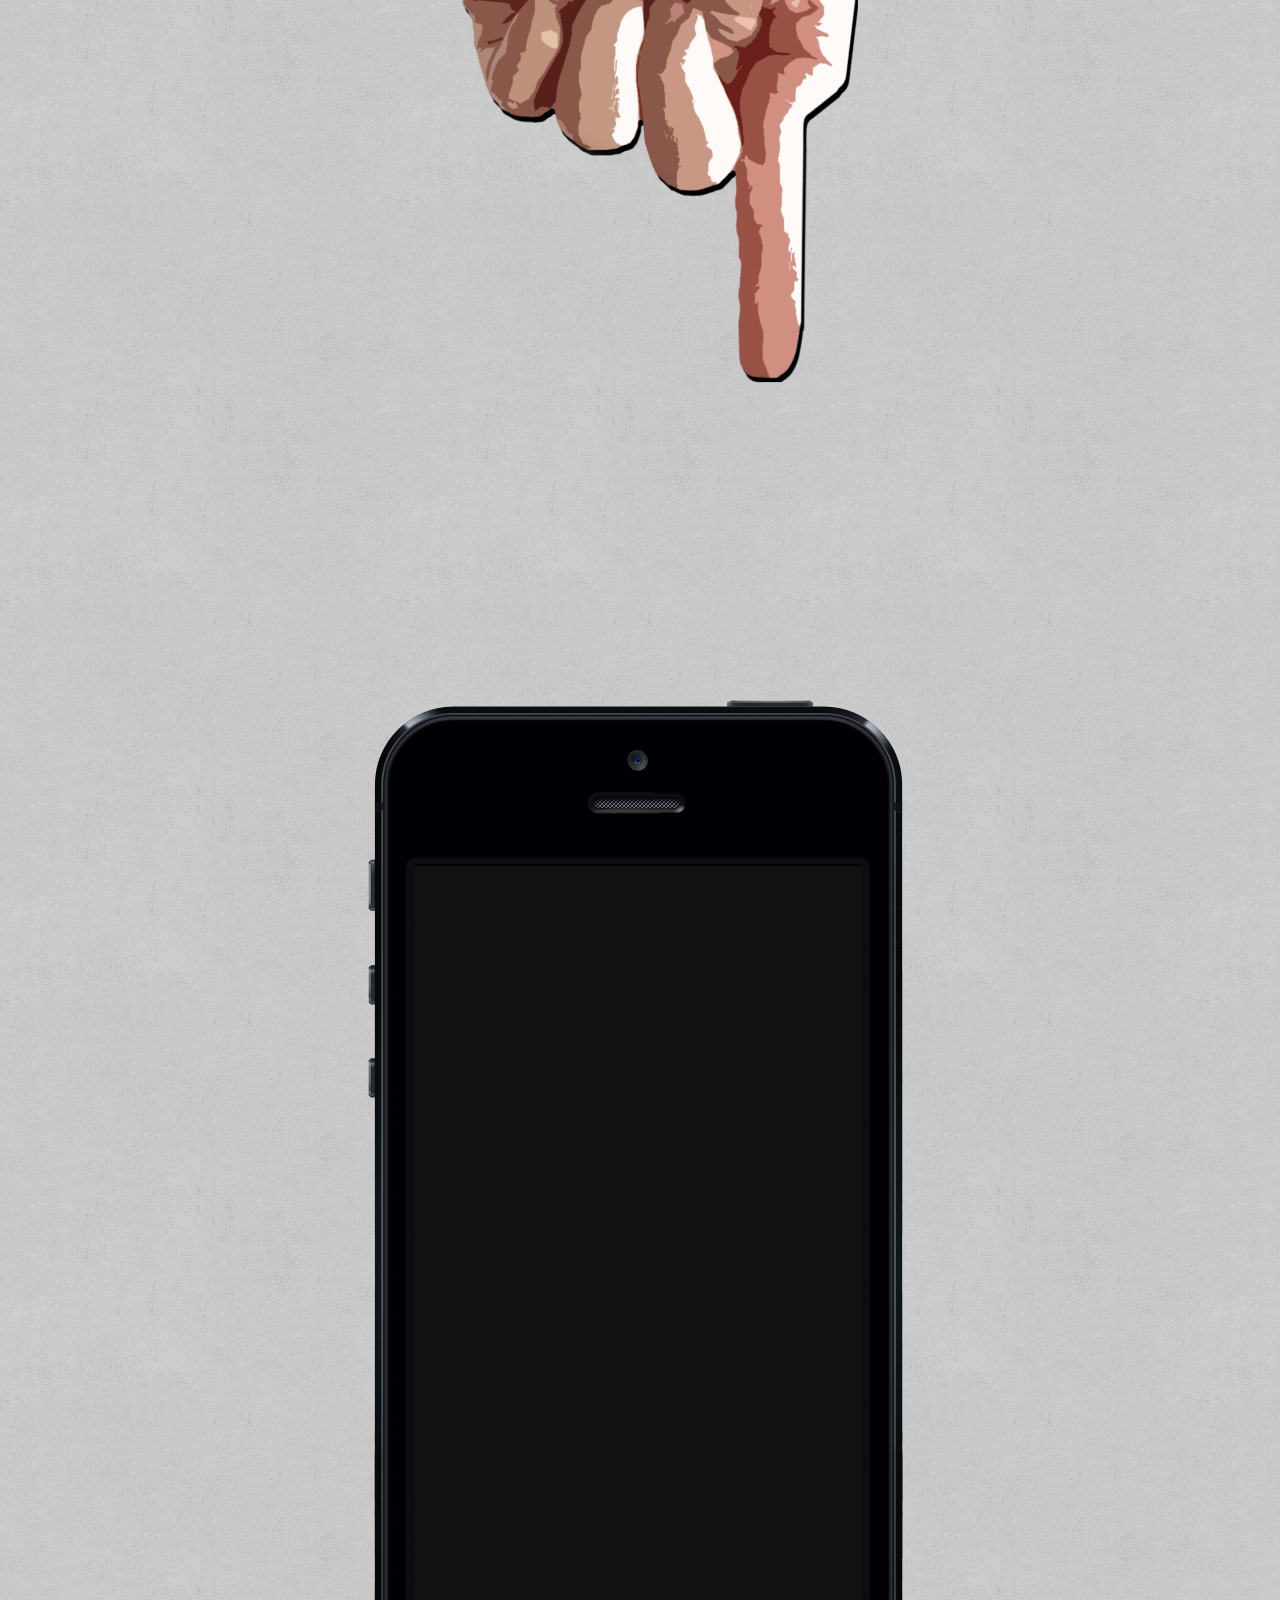
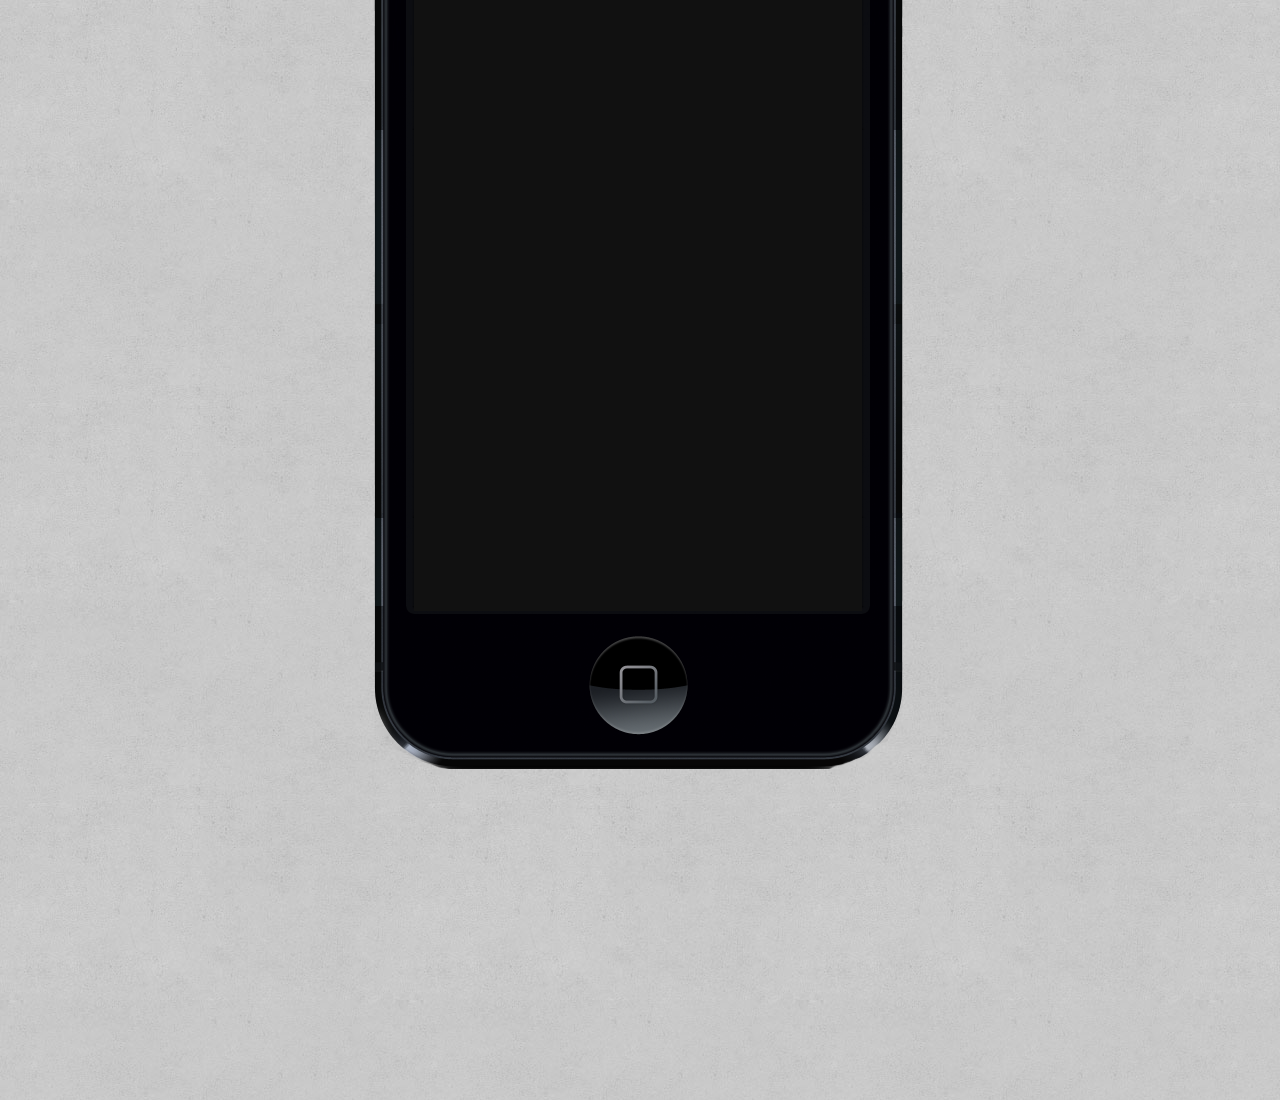
==== projects/braunegger_hackel/index.html @ d953e010 "initial commit" ====
<!doctype html>
<html>
	<head>
		<title></title>
		<meta charset="utf-8" />
		<link rel="stylesheet" type="text/css" href="assets/css/style.css">
	</head>
	<body>
		<div class="wrapper">
			<div class="placeholder">
				<img src="assets/img/hand.png">
			</div>
			<div class="phone">
				<div class="screen-overlay"></div>
				<div class="screen">
					<header>
						<h1>Smartphone Verbreitung &amp; Nutzung</h1>
					</header>
					<section class="blue">
						<h2>Smartphone Verbreitung nach Jahren</h2>
						<div class="barchart"></div>
					</section>
					<section class="green">
						<h2>Smartphone Verbreitung nach Betriebssystem</h2>
						<div class="piechart"></div>
					</section>
					<section class="red">
					<h2>Smartphone Verbreitung nach Kontinenten</h2>
				</section>
				</div>
			</div>
		</div>

		<script src="http://ajax.googleapis.com/ajax/libs/jquery/1.10.2/jquery.min.js"></script>
		<script src="assets/js/lib/raphael-min.js"></script>
		<script src="assets/js/lib/g.raphael-min.js"></script>
		<script src="assets/js/lib/g.pie-min.js"></script>
		<script src="assets/js/lib/g.bar-min.js"></script>
		<script src="assets/js/scripts.js"></script>
	</body>
</html>
---- projects/braunegger_hackel/assets/css/style.css ----
@import url('http://fonts.googleapis.com/css?family=Open+Sans:400,700');
*{box-sizing:border-box;}
body{margin:0;padding:0;background:url('../img/mooning.jpg') repeat;font:normal normal 400 15px/150% 'Open Sans',Arial,sans-serif;}
.wrapper{width:700px;margin:0 auto;}
.placeholder{width:400px;position:fixed;top:-250px;}.placeholder img{position:relative;left:42%;width:100%;}
.phone{width:700px;height:2000px;background:url('../img/smartphone.png') no-repeat;border-radius:10px;margin:700px auto 0;}
.screen{display:none;width:448px;height:1340px;margin:40px auto 0;background:#fff;position:relative;top:166px;left:-2px;z-index:1;}
.screen-overlay{background:#111;width:448px;height:1345px;margin:40px auto 0;position:relative;top:166px;left:-2px;z-index:2;}
header,section{margin:0;box-shadow:0px 0px 5px 1px #000;}
header{height:140px;padding:20px 10px 25px;background:#999;}header h1{margin:0;padding:0;font-size:39px;line-height:120%;font-weight:400;text-align:center;color:#e3e3e3;text-shadow:0px 2px 2px #000;}
section{min-height:400px;padding:15px 20px;}section h2{margin:0;padding:0;color:#000;font-size:16px;}section h2:before{content:'»';margin-right:5px;}
section.blue{background:#80d2fd;}
section.green{background:#7dbc6e;}
section.red{background:#e40f08;}
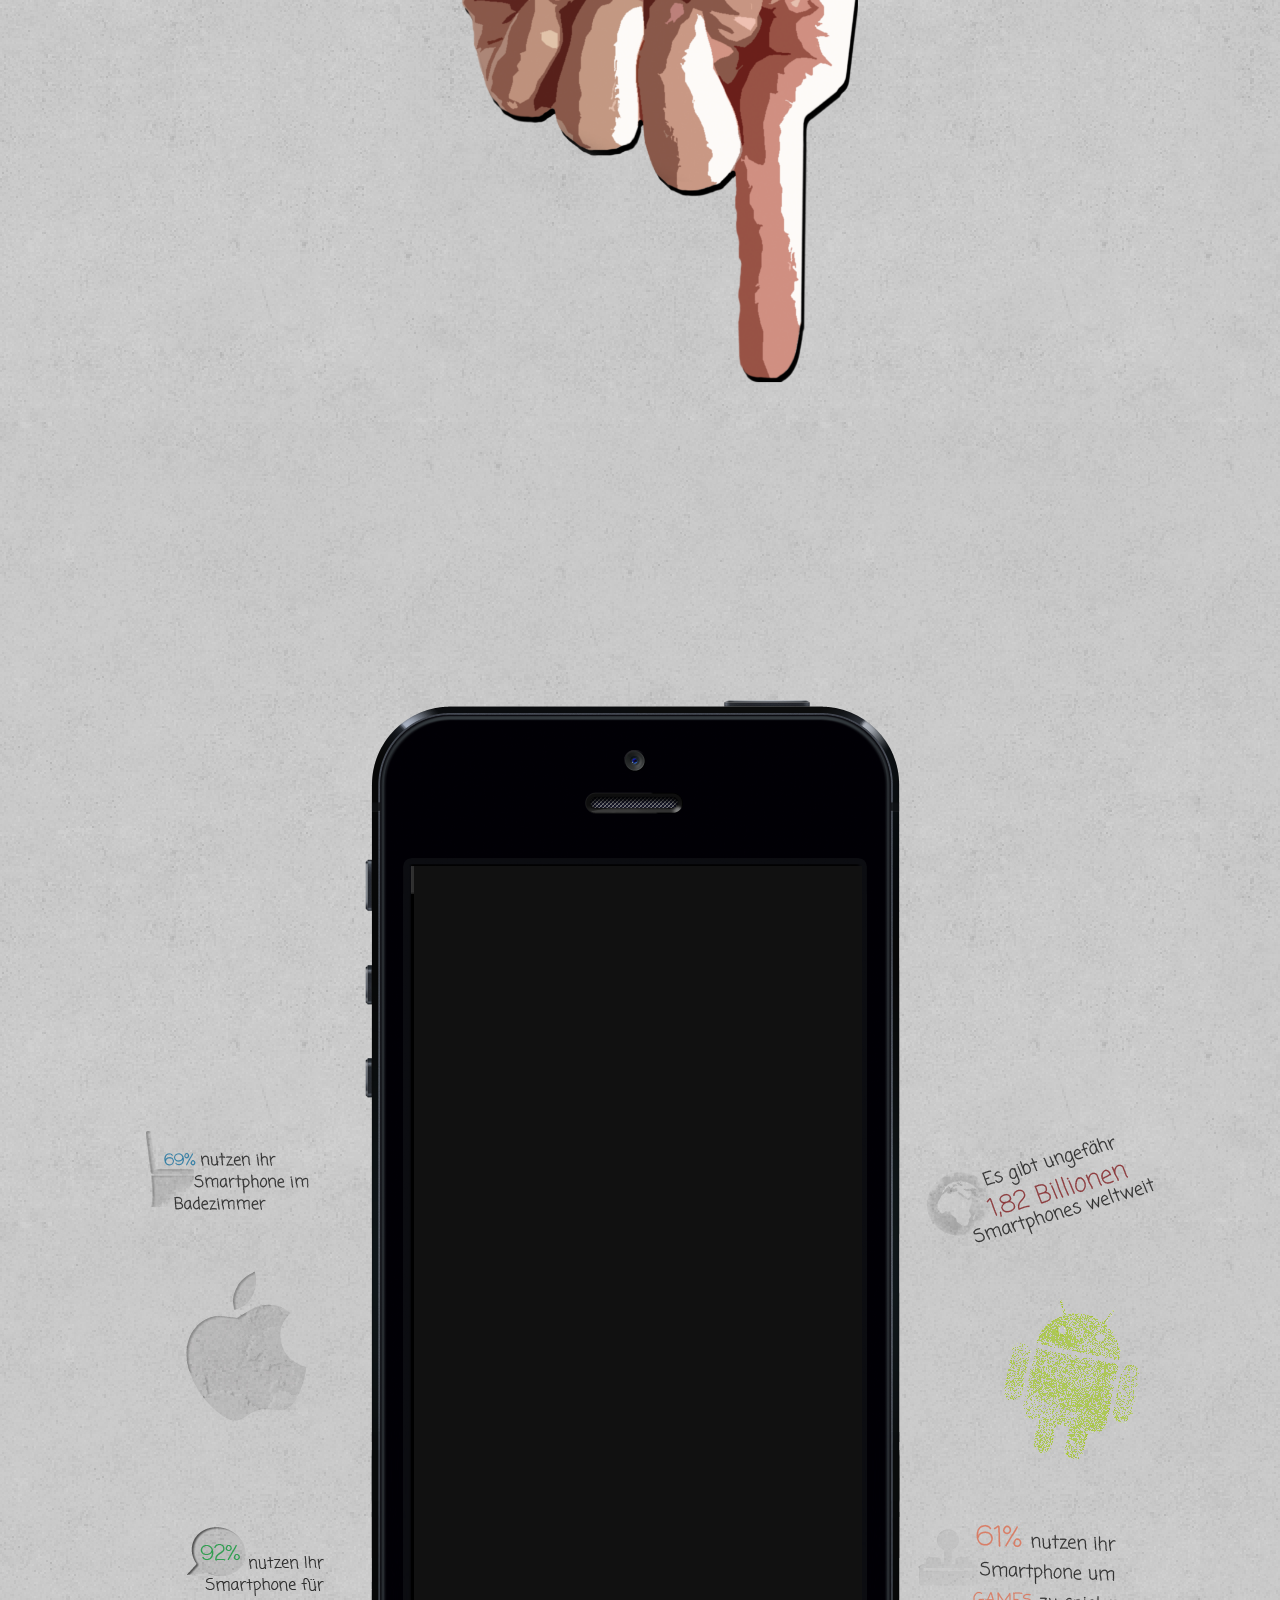
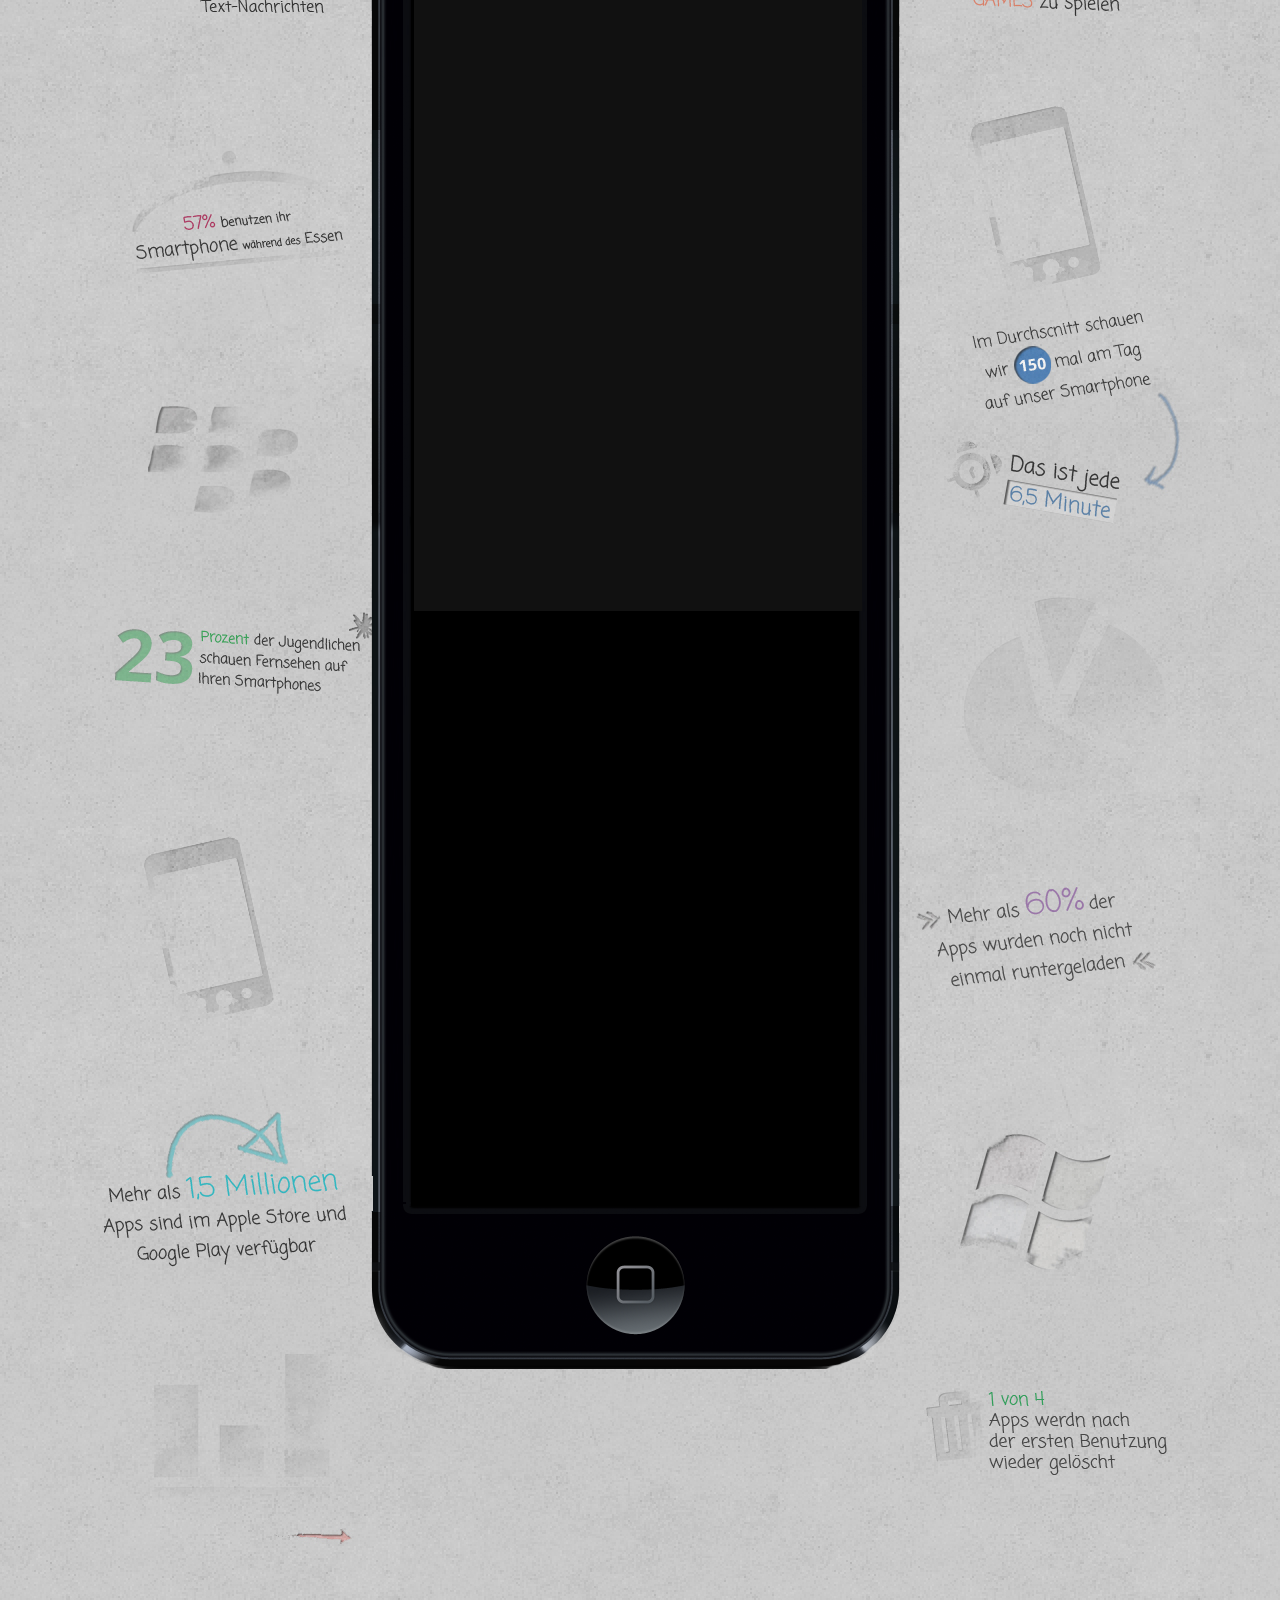
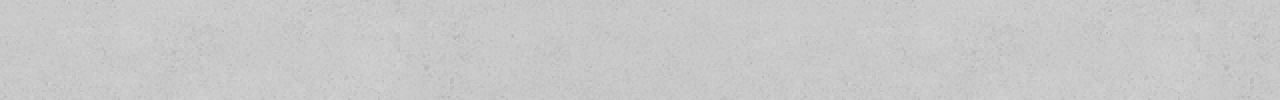
==== commit 4edf5100: "barChart finished" ====
--- a/projects/braunegger_hackel/index.html
+++ b/projects/braunegger_hackel/index.html
@@ -14,28 +14,52 @@
 				<div class="screen-overlay"></div>
 				<div class="screen">
 					<header>
-						<h1>Smartphone Verbreitung &amp; Nutzung</h1>
+						<h1>Smartphone Verbreitung</h1>
 					</header>
-					<section class="blue">
-						<h2>Smartphone Verbreitung nach Jahren</h2>
-						<div class="barchart"></div>
+					<section class="cyan">
+						<h2>Smartphoneverkäufe / Jahr</h2>
+						<div class="tooltip">
+							<span>Test</span>
+						</div>
+						<div id="barChartContainer"></div>
+						<div class="barChartText">
+							<ul class="vertical">
+								<li>800</li>
+								<li>700</li>
+								<li>600</li>
+								<li>500</li>
+								<li>400</li>
+								<li>300</li>
+								<li>200</li>
+								<li>100</li>
+								<li>0</li>
+							</ul>
+							<ul class="group horizontal">
+								<li>2007</li>
+								<li>2008</li>
+								<li>2009</li>
+								<li>2010</li>
+								<li>2011</li>
+								<li>2012</li>
+							</ul>
+						<p class="subtext">in Millionen verkaufter Einheiten</p>
+						</div>
 					</section>
-					<section class="green">
-						<h2>Smartphone Verbreitung nach Betriebssystem</h2>
-						<div class="piechart"></div>
+					<section class="orange">
+						<h2>Aktueller Marktanteil</h2>
+						<div id="pieChartContainer"></div>
 					</section>
-					<section class="red">
-					<h2>Smartphone Verbreitung nach Kontinenten</h2>
+					<section class="turquoise">
+					<h2>Apps</h2>
+					<div id="lineChartContainer"></div>
 				</section>
 				</div>
 			</div>
 		</div>
 
-		<script src="http://ajax.googleapis.com/ajax/libs/jquery/1.10.2/jquery.min.js"></script>
-		<script src="assets/js/lib/raphael-min.js"></script>
-		<script src="assets/js/lib/g.raphael-min.js"></script>
-		<script src="assets/js/lib/g.pie-min.js"></script>
-		<script src="assets/js/lib/g.bar-min.js"></script>
+		<script src="assets/js/lib/jquery-1.10.2.min.js"></script>
+		<script src="assets/js/lib/svg.min.js"></script>
+		<script src="assets/js/lib/svg.filter.js"></script>
 		<script src="assets/js/scripts.js"></script>
 	</body>
 </html>--- a/projects/braunegger_hackel/assets/css/style.css
+++ b/projects/braunegger_hackel/assets/css/style.css
@@ -1,14 +1,31 @@
 @import url('http://fonts.googleapis.com/css?family=Open+Sans:400,700');
 *{box-sizing:border-box;}
-body{margin:0;padding:0;background:url('../img/mooning.jpg') repeat;font:normal normal 400 15px/150% 'Open Sans',Arial,sans-serif;}
+body{margin:0;padding:0;background:url('../img/bg.jpg') no-repeat,url('../img/mooning.jpg') repeat;font:normal normal 400 15px/150% 'Open Sans',Arial,sans-serif;}
+.group:after{visibility:hidden;display:block;content:"";clear:both;height:0;}
 .wrapper{width:700px;margin:0 auto;}
 .placeholder{width:400px;position:fixed;top:-250px;}.placeholder img{position:relative;left:42%;width:100%;}
-.phone{width:700px;height:2000px;background:url('../img/smartphone.png') no-repeat;border-radius:10px;margin:700px auto 0;}
+.phone{width:700px;height:2600px;background:url('../img/smartphone.png') no-repeat;border-radius:10px;margin:700px auto 0;}
 .screen{display:none;width:448px;height:1340px;margin:40px auto 0;background:#fff;position:relative;top:166px;left:-2px;z-index:1;}
 .screen-overlay{background:#111;width:448px;height:1345px;margin:40px auto 0;position:relative;top:166px;left:-2px;z-index:2;}
 header,section{margin:0;box-shadow:0px 0px 5px 1px #000;}
-header{height:140px;padding:20px 10px 25px;background:#999;}header h1{margin:0;padding:0;font-size:39px;line-height:120%;font-weight:400;text-align:center;color:#e3e3e3;text-shadow:0px 2px 2px #000;}
-section{min-height:400px;padding:15px 20px;}section h2{margin:0;padding:0;color:#000;font-size:16px;}section h2:before{content:'»';margin-right:5px;}
-section.blue{background:#80d2fd;}
-section.green{background:#7dbc6e;}
-section.red{background:#e40f08;}
+header{height:140px;padding:12.5% 10px 25px;background:url(../img/pattern_yellow.png) repeat;}header h1{margin:0;padding:0;font-size:30px;line-height:120%;font-weight:700;text-align:center;color:#fff;text-transform:uppercase;text-shadow:0px 2px 2px #000;}
+section{min-height:600px;padding:15px 0;}section h2{font-size:25px;line-height:120%;font-weight:700;text-align:center;color:#fff;text-transform:uppercase;text-shadow:0px 1px 3px #000;}section h2:before{content:'»';margin-right:5px;}
+section h2:after{content:'«';margin-left:5px;}
+section .subtext{color:#fff;font-size:10px;margin-left:50px;}
+section.cyan{background:url('../img/pattern_cyan.png') repeat;}
+section.orange{background:url('../img/pattern_orange.png') repeat;}
+section.turquoise{background:url('../img/pattern_turquoise.png') repeat;}
+section .csstooltips{position:relative;display:inline;}section .csstooltips span{position:absolute;width:140px;color:#FFFFFF;background:#000000;height:30px;line-height:30px;text-align:center;visibility:hidden;border-radius:6px;}
+section .csstooltips span:after{content:'';position:absolute;top:100%;left:50%;margin-left:-8px;width:0;height:0;border-top:8px solid #000000;border-right:8px solid transparent;border-left:8px solid transparent;}
+section .csstooltips:hover span{visibility:visible;opacity:0.85;bottom:30px;left:50%;margin-left:-76px;z-index:999;}
+section .tooltip{position:relative;display:inline;top:420px;left:170px;}section .tooltip span{position:absolute;width:60px;color:#FFF;background:#000;height:30px;line-height:30px;text-align:center;opacity:0;bottom:30px;left:50%;margin-left:-76px;z-index:999;border-radius:5px;}
+section .tooltip span:after{content:'';position:absolute;top:100%;left:50%;margin-left:-8px;width:0;height:0;border-top:8px solid #000000;border-right:8px solid transparent;border-left:8px solid transparent;}
+section #barChartContainer{width:400px;height:500px;margin:0 auto;}section #barChartContainer #bar-2007{display:none;-webkit-transform-origin:100px 468px;}
+section #barChartContainer #bar-2008{display:none;-webkit-transform-origin:150px 468px;}
+section #barChartContainer #bar-2009{display:none;-webkit-transform-origin:206px 468px;}
+section #barChartContainer #bar-2010{display:none;-webkit-transform-origin:262px 468px;}
+section #barChartContainer #bar-2011{display:none;-webkit-transform-origin:322px 468px;}
+section #barChartContainer #bar-2012{display:none;-webkit-transform-origin:373px 468px;}
+section .barChartText{margin-top:-530px;}section .barChartText .vertical{width:80px;}section .barChartText .vertical li{font-weight:700;font:15px;color:#fff;list-style:none;line-height:3.7;text-align:right;}
+section .barChartText .horizontal{margin:-30px 0 0 40px;}section .barChartText .horizontal li{font-weight:700;font:15px;color:#fff;list-style:none;float:left;margin-left:20px;}
+@-webkit-keyframes grow-y{0%{-webkit-transform:scaleY(0);} 100%{-webkit-transform:scaleY(1);}}.cyan.waypoint .bar{-webkit-animation:grow-y 1s;display:block !important;}
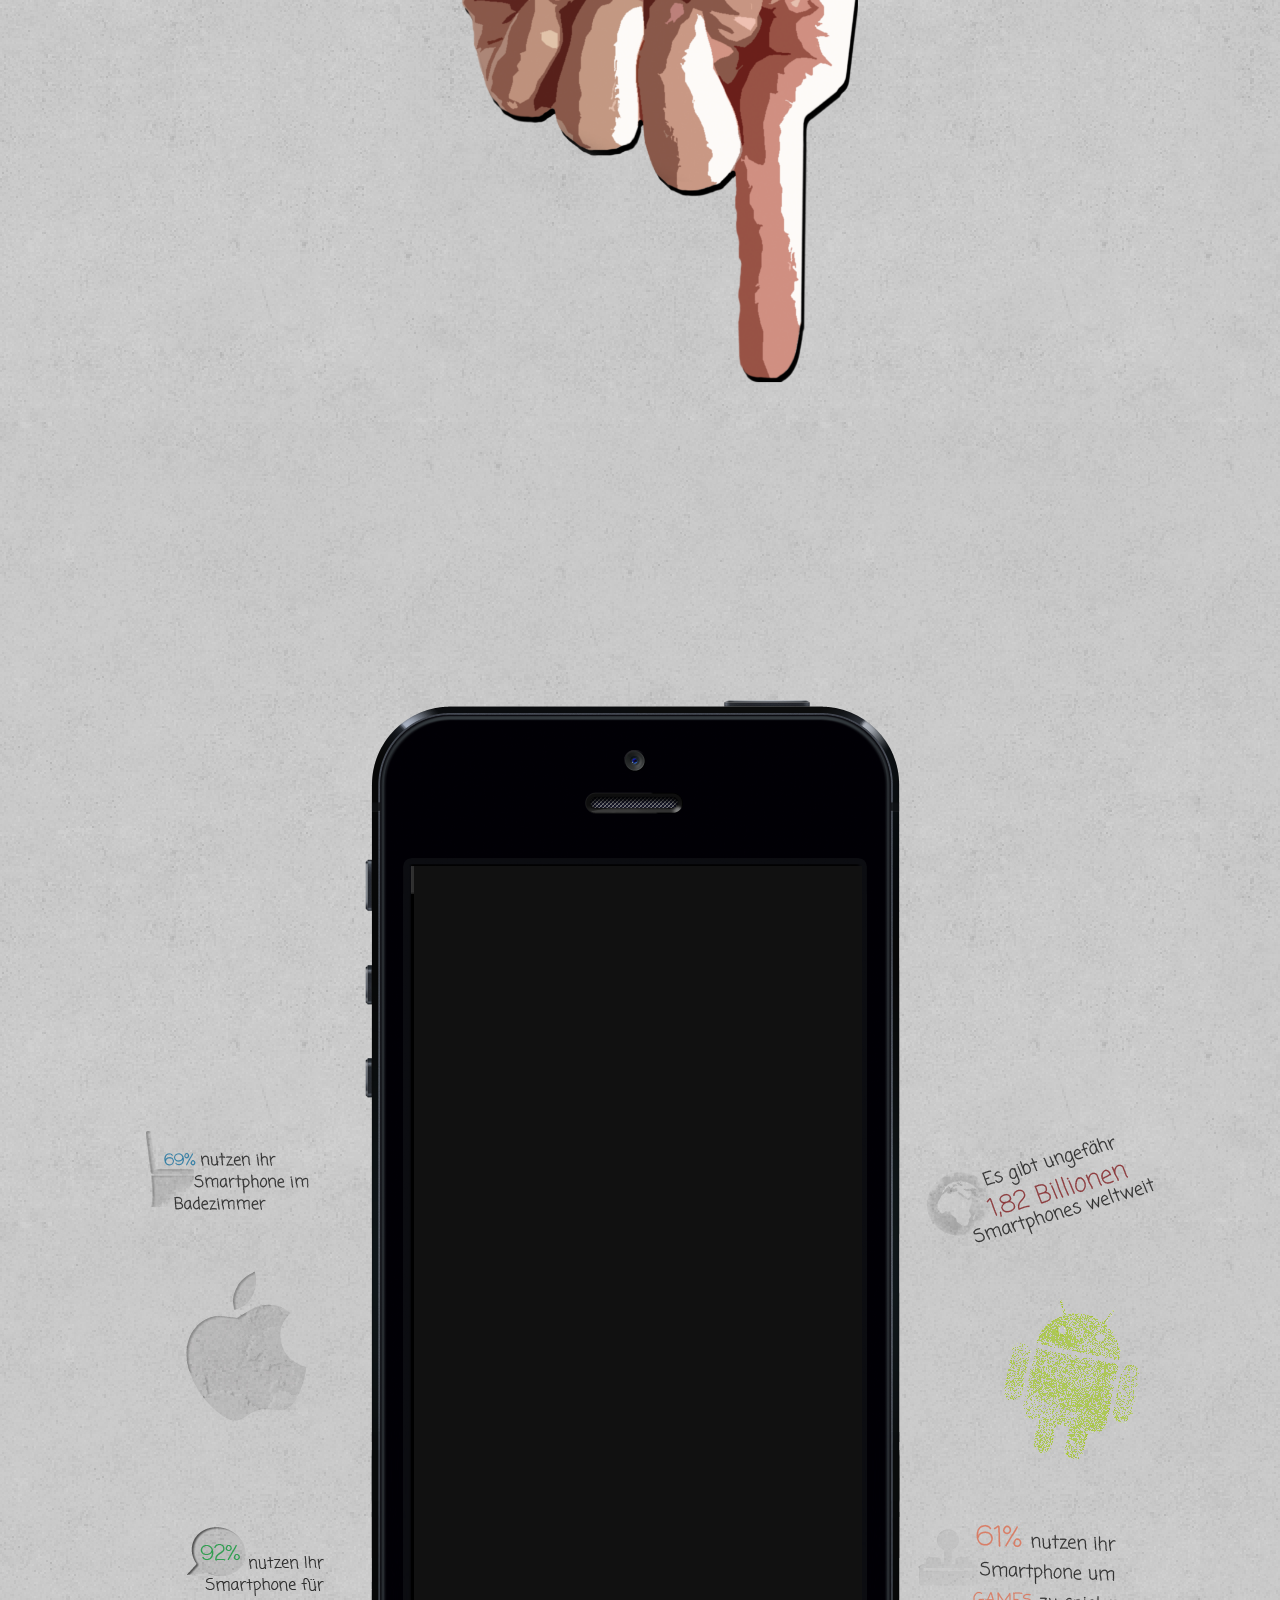
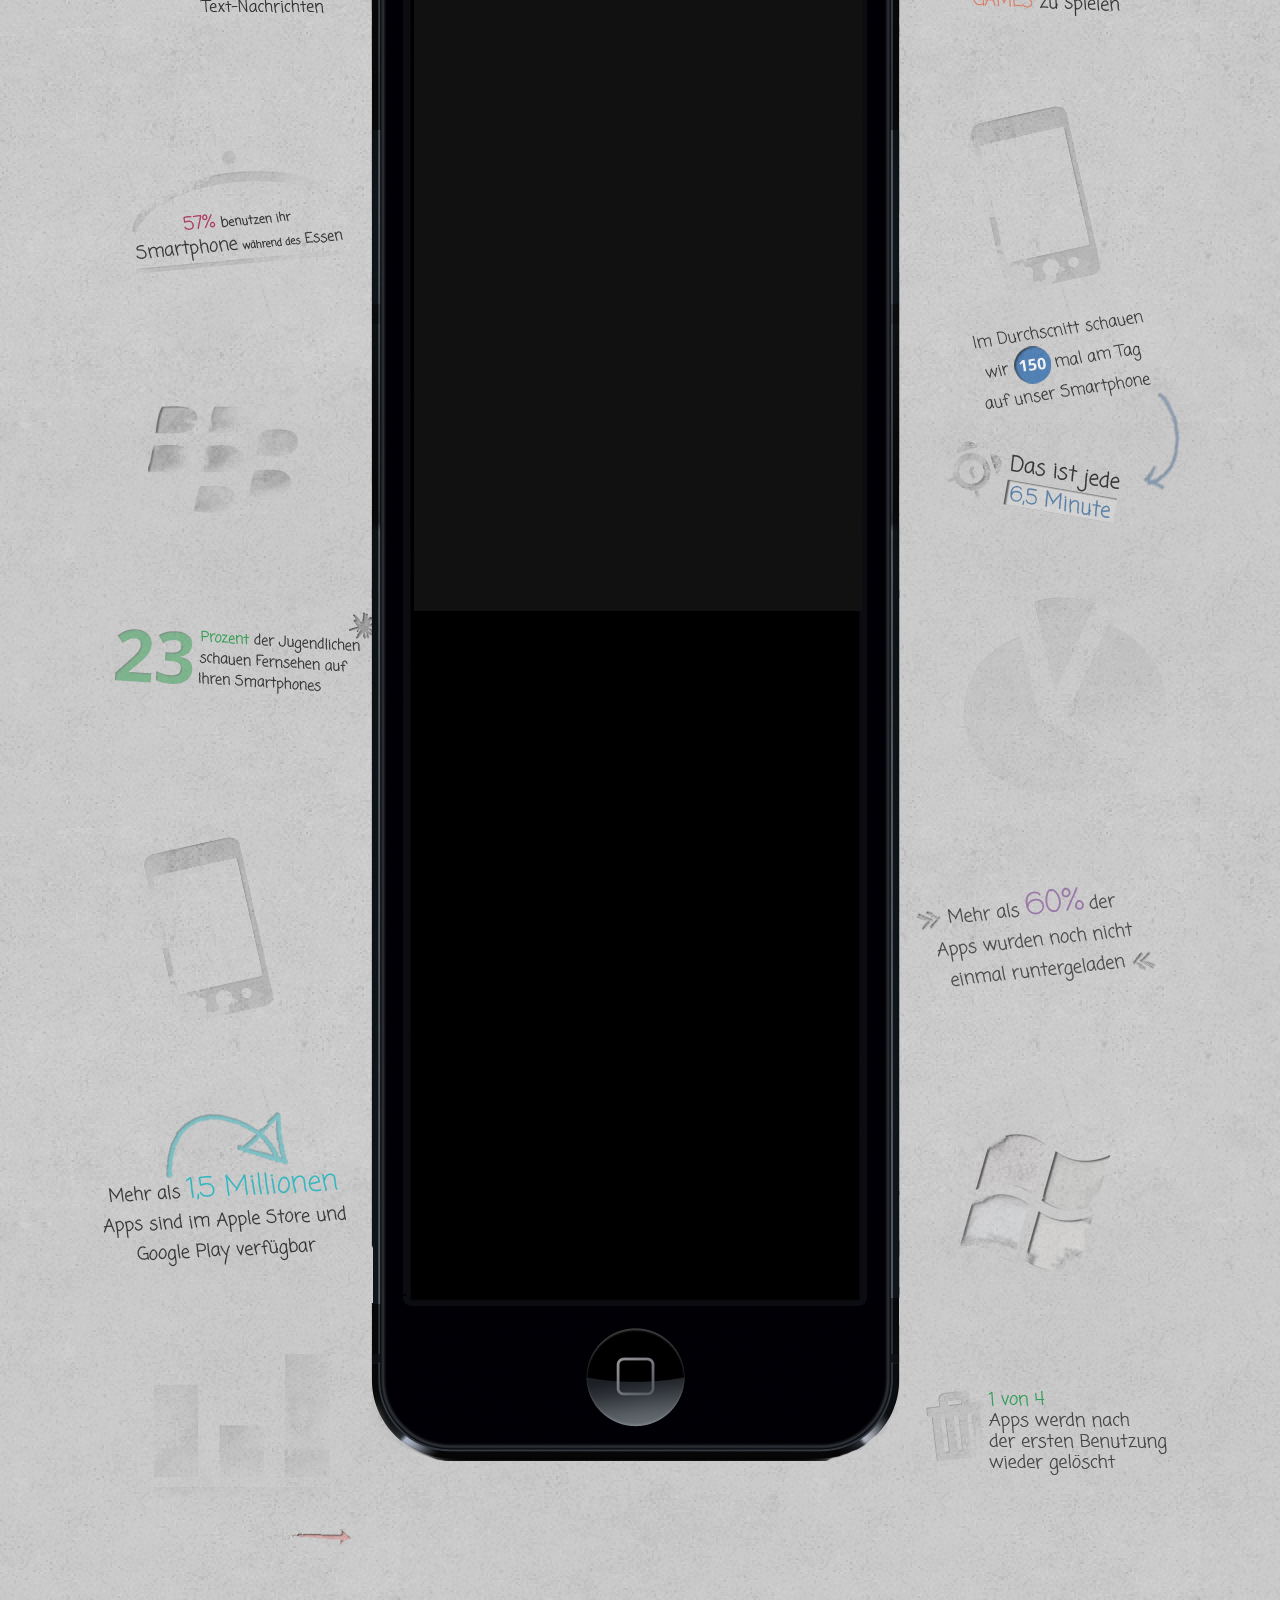
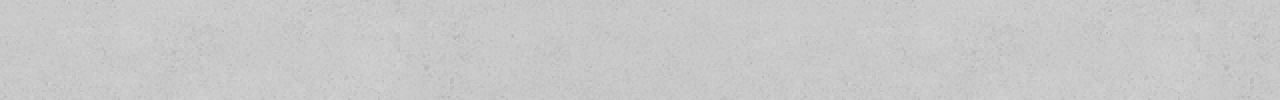
==== commit 6ad871ce: "finished line chart" ====
--- a/projects/braunegger_hackel/index.html
+++ b/projects/braunegger_hackel/index.html
@@ -47,11 +47,54 @@
 					</section>
 					<section class="orange">
 						<h2>Aktueller Marktanteil</h2>
+						<div class="tooltip">
+							<span>Test</span>
+						</div>
 						<div id="pieChartContainer"></div>
+						<div class="pieChartText">
+							
+							<ul class="group legend">
+								<li class="android">Android</li>
+								<li class="ios">iOS</li>
+								<li class="rim">Blackberry</li>
+								<li class="win">Windows Phone</li>
+							</ul>
+						</div>
 					</section>
 					<section class="turquoise">
-					<h2>Apps</h2>
+					<h2>App Verfügbarkeit</h2>
+					<div class="tooltip">
+						<span>Test</span>
+					</div>
 					<div id="lineChartContainer"></div>
+						<div class="lineChartText">
+							<ul class="vertical">
+								<li>1000</li>
+								<li>900</li>
+								<li>800</li>
+								<li>700</li>
+								<li>600</li>
+								<li>500</li>
+								<li>400</li>
+								<li>300</li>
+								<li>200</li>
+								<li>100</li>
+								<li>0</li>
+							</ul>
+							<ul class="group horizontal">
+								<li>2010</li>
+								<li>2011</li>
+								<li>2012</li>
+								<li>2013</li>
+							</ul>
+							<p class="subtext">in Millionen</p>
+							<ul class="group legend">
+								<li class="android">Android</li>
+								<li class="ios">iOS</li>
+								<li class="rim">Blackberry</li>
+								<li class="win">Windows Phone</li>
+							</ul>
+						</div>
 				</section>
 				</div>
 			</div>
--- a/projects/braunegger_hackel/assets/css/style.css
+++ b/projects/braunegger_hackel/assets/css/style.css
@@ -1,6 +1,6 @@
 @import url('http://fonts.googleapis.com/css?family=Open+Sans:400,700');
 *{box-sizing:border-box;}
-body{margin:0;padding:0;background:url('../img/bg.jpg') no-repeat,url('../img/mooning.jpg') repeat;font:normal normal 400 15px/150% 'Open Sans',Arial,sans-serif;}
+body{margin:0;padding:0;background:url('../img/bg.jpg') 60% 0px no-repeat,url('../img/mooning.jpg') repeat;font:normal normal 400 15px/150% 'Open Sans',Arial,sans-serif;}
 .group:after{visibility:hidden;display:block;content:"";clear:both;height:0;}
 .wrapper{width:700px;margin:0 auto;}
 .placeholder{width:400px;position:fixed;top:-250px;}.placeholder img{position:relative;left:42%;width:100%;}
@@ -15,17 +15,24 @@
 section.cyan{background:url('../img/pattern_cyan.png') repeat;}
 section.orange{background:url('../img/pattern_orange.png') repeat;}
 section.turquoise{background:url('../img/pattern_turquoise.png') repeat;}
-section .csstooltips{position:relative;display:inline;}section .csstooltips span{position:absolute;width:140px;color:#FFFFFF;background:#000000;height:30px;line-height:30px;text-align:center;visibility:hidden;border-radius:6px;}
-section .csstooltips span:after{content:'';position:absolute;top:100%;left:50%;margin-left:-8px;width:0;height:0;border-top:8px solid #000000;border-right:8px solid transparent;border-left:8px solid transparent;}
-section .csstooltips:hover span{visibility:visible;opacity:0.85;bottom:30px;left:50%;margin-left:-76px;z-index:999;}
-section .tooltip{position:relative;display:inline;top:420px;left:170px;}section .tooltip span{position:absolute;width:60px;color:#FFF;background:#000;height:30px;line-height:30px;text-align:center;opacity:0;bottom:30px;left:50%;margin-left:-76px;z-index:999;border-radius:5px;}
-section .tooltip span:after{content:'';position:absolute;top:100%;left:50%;margin-left:-8px;width:0;height:0;border-top:8px solid #000000;border-right:8px solid transparent;border-left:8px solid transparent;}
-section #barChartContainer{width:400px;height:500px;margin:0 auto;}section #barChartContainer #bar-2007{display:none;-webkit-transform-origin:100px 468px;}
-section #barChartContainer #bar-2008{display:none;-webkit-transform-origin:150px 468px;}
-section #barChartContainer #bar-2009{display:none;-webkit-transform-origin:206px 468px;}
-section #barChartContainer #bar-2010{display:none;-webkit-transform-origin:262px 468px;}
-section #barChartContainer #bar-2011{display:none;-webkit-transform-origin:322px 468px;}
-section #barChartContainer #bar-2012{display:none;-webkit-transform-origin:373px 468px;}
-section .barChartText{margin-top:-530px;}section .barChartText .vertical{width:80px;}section .barChartText .vertical li{font-weight:700;font:15px;color:#fff;list-style:none;line-height:3.7;text-align:right;}
-section .barChartText .horizontal{margin:-30px 0 0 40px;}section .barChartText .horizontal li{font-weight:700;font:15px;color:#fff;list-style:none;float:left;margin-left:20px;}
+section .tooltip{position:relative;display:inline;top:420px;left:170px;}section .tooltip span{position:absolute;pointer-events:none;width:60px;color:#FFF;background:#000;height:30px;line-height:30px;text-align:center;opacity:0;bottom:30px;left:50%;margin-left:-76px;z-index:999;border-radius:5px;}section .tooltip span:after{content:'';position:absolute;top:100%;left:50%;margin-left:-8px;width:0;height:0;border-top:8px solid #000000;border-right:8px solid transparent;border-left:8px solid transparent;}
+section #barChartContainer{width:400px;height:500px;margin:0 auto;}section #barChartContainer #bar-2007{-webkit-transform-origin:100px 468px;}
+section #barChartContainer #bar-2008{-webkit-transform-origin:150px 468px;}
+section #barChartContainer #bar-2009{-webkit-transform-origin:206px 468px;}
+section #barChartContainer #bar-2010{-webkit-transform-origin:262px 468px;}
+section #barChartContainer #bar-2011{-webkit-transform-origin:322px 468px;}
+section #barChartContainer #bar-2012{-webkit-transform-origin:373px 468px;}
+section #barChartContainer .bar{display:none;}
+section .barChartText{margin-top:-530px;}section .barChartText .vertical{width:80px;}section .barChartText .vertical li{font-weight:700;font-size:14px;color:#fff;list-style:none;line-height:4.1;text-align:right;}
+section .barChartText .horizontal{margin:-30px 0 0 40px;}section .barChartText .horizontal li{font-weight:700;font-size:14px;color:#fff;list-style:none;float:left;margin-left:23px;}
+section #pieChartContainer{width:305px;height:305px;margin:80px auto 0;}section #pieChartContainer .pie{-webkit-transform-origin:152px 152px;}
+section .pieChartText,section .lineChartText{margin-top:90px;}section .pieChartText .vertical,section .lineChartText .vertical{width:80px;}section .pieChartText .vertical li,section .lineChartText .vertical li{font-weight:700;font-size:14px;color:#fff;list-style:none;line-height:2.79;text-align:right;}
+section .pieChartText .horizontal,section .lineChartText .horizontal{margin:-30px 0 0 40px;}section .pieChartText .horizontal li,section .lineChartText .horizontal li{font-weight:700;font-size:14px;color:#fff;list-style:none;float:left;margin-left:36px;}
+section .pieChartText .legend,section .lineChartText .legend{padding-left:6%;}section .pieChartText .legend li,section .lineChartText .legend li{font-weight:400;font-size:12px;color:#fff;list-style:none;float:left;margin-left:20px;padding-left:5px;}section .pieChartText .legend li:before,section .lineChartText .legend li:before{content:'';display:inline-block;width:10px;height:10px;background:#ccc;box-shadow:1px -1px 2px #000000;margin-right:5px;}
+section .pieChartText .legend li.android:before,section .lineChartText .legend li.android:before{background:#009BB1;}
+section .pieChartText .legend li.ios:before,section .lineChartText .legend li.ios:before{background:#EA5437;}
+section .pieChartText .legend li.rim:before,section .lineChartText .legend li.rim:before{background:#C96691;}
+section .pieChartText .legend li.win:before,section .lineChartText .legend li.win:before{background:#FFDD00;}
+section #lineChartContainer{width:595px;height:623px;margin:85px auto 0;}section #lineChartContainer .pie{-webkit-transform-origin:152px 152px;}
+section .lineChartText{margin-top:-650px;}
 @-webkit-keyframes grow-y{0%{-webkit-transform:scaleY(0);} 100%{-webkit-transform:scaleY(1);}}.cyan.waypoint .bar{-webkit-animation:grow-y 1s;display:block !important;}
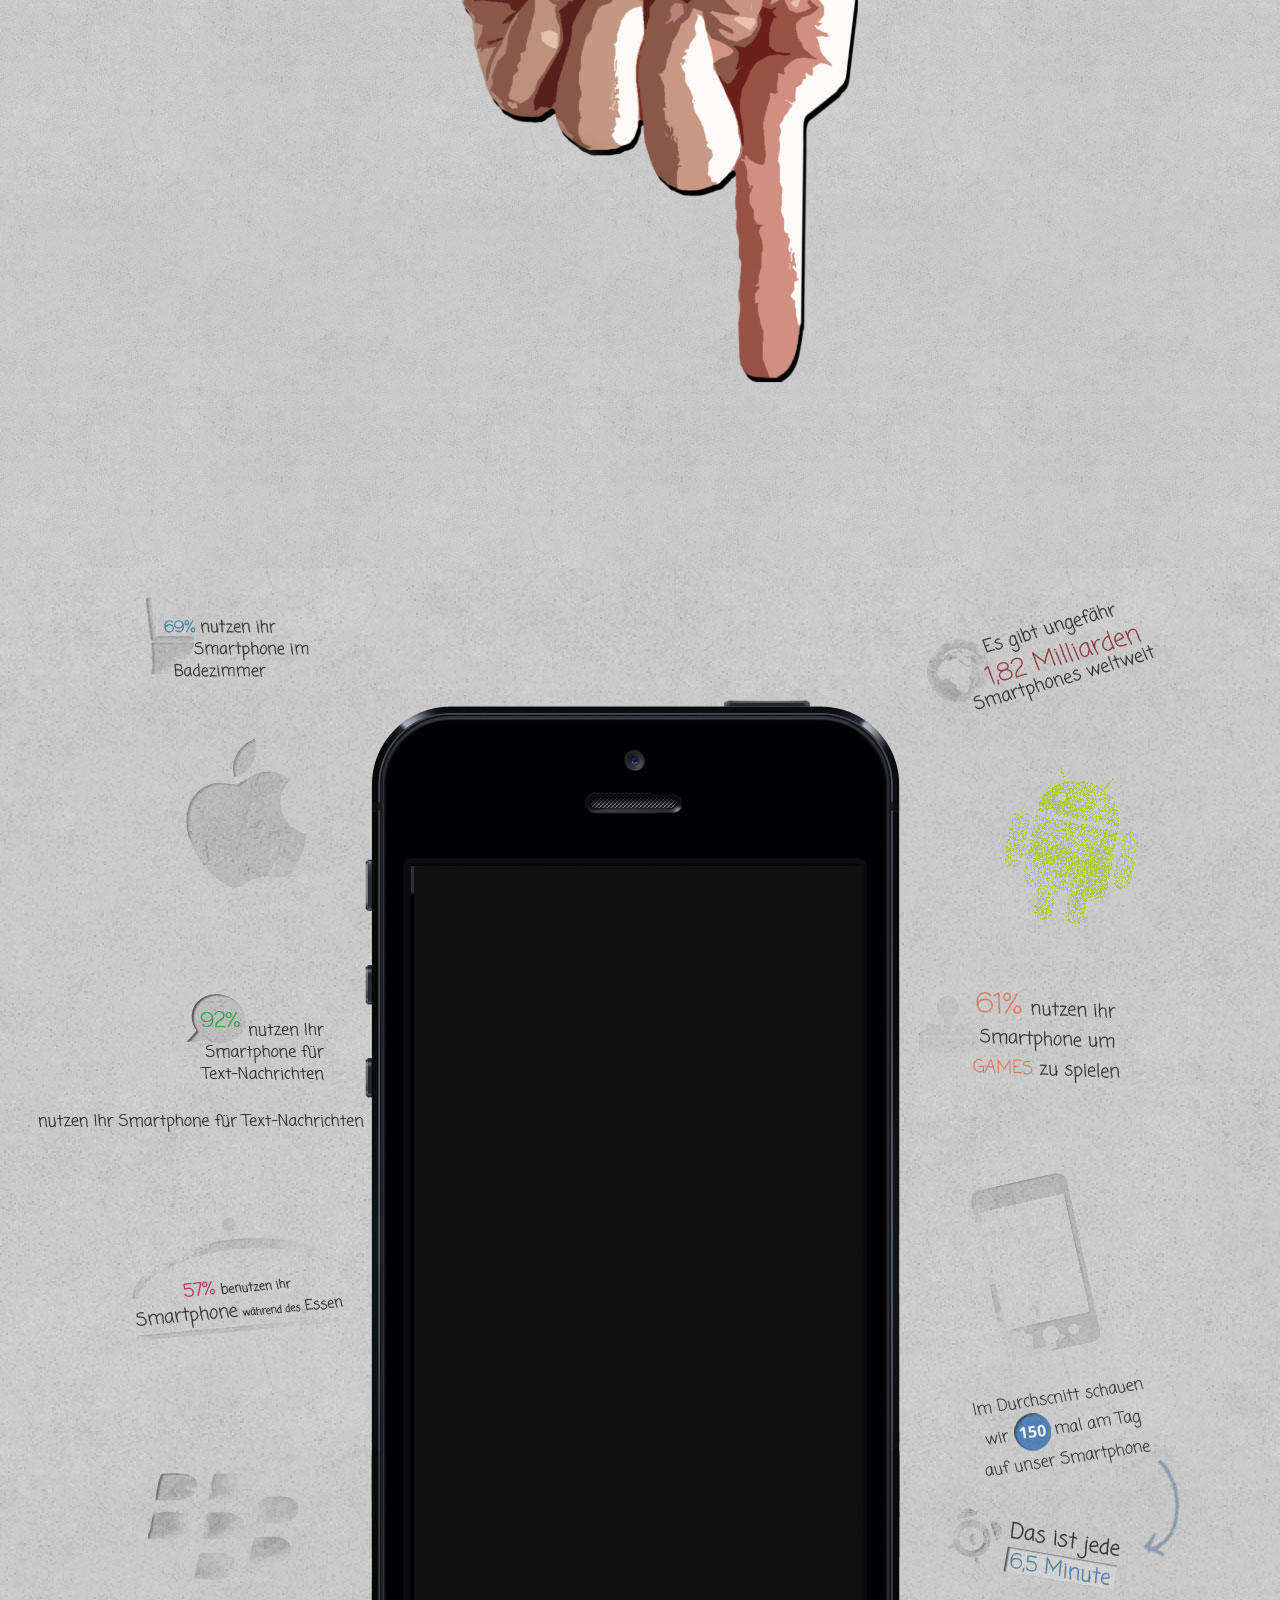
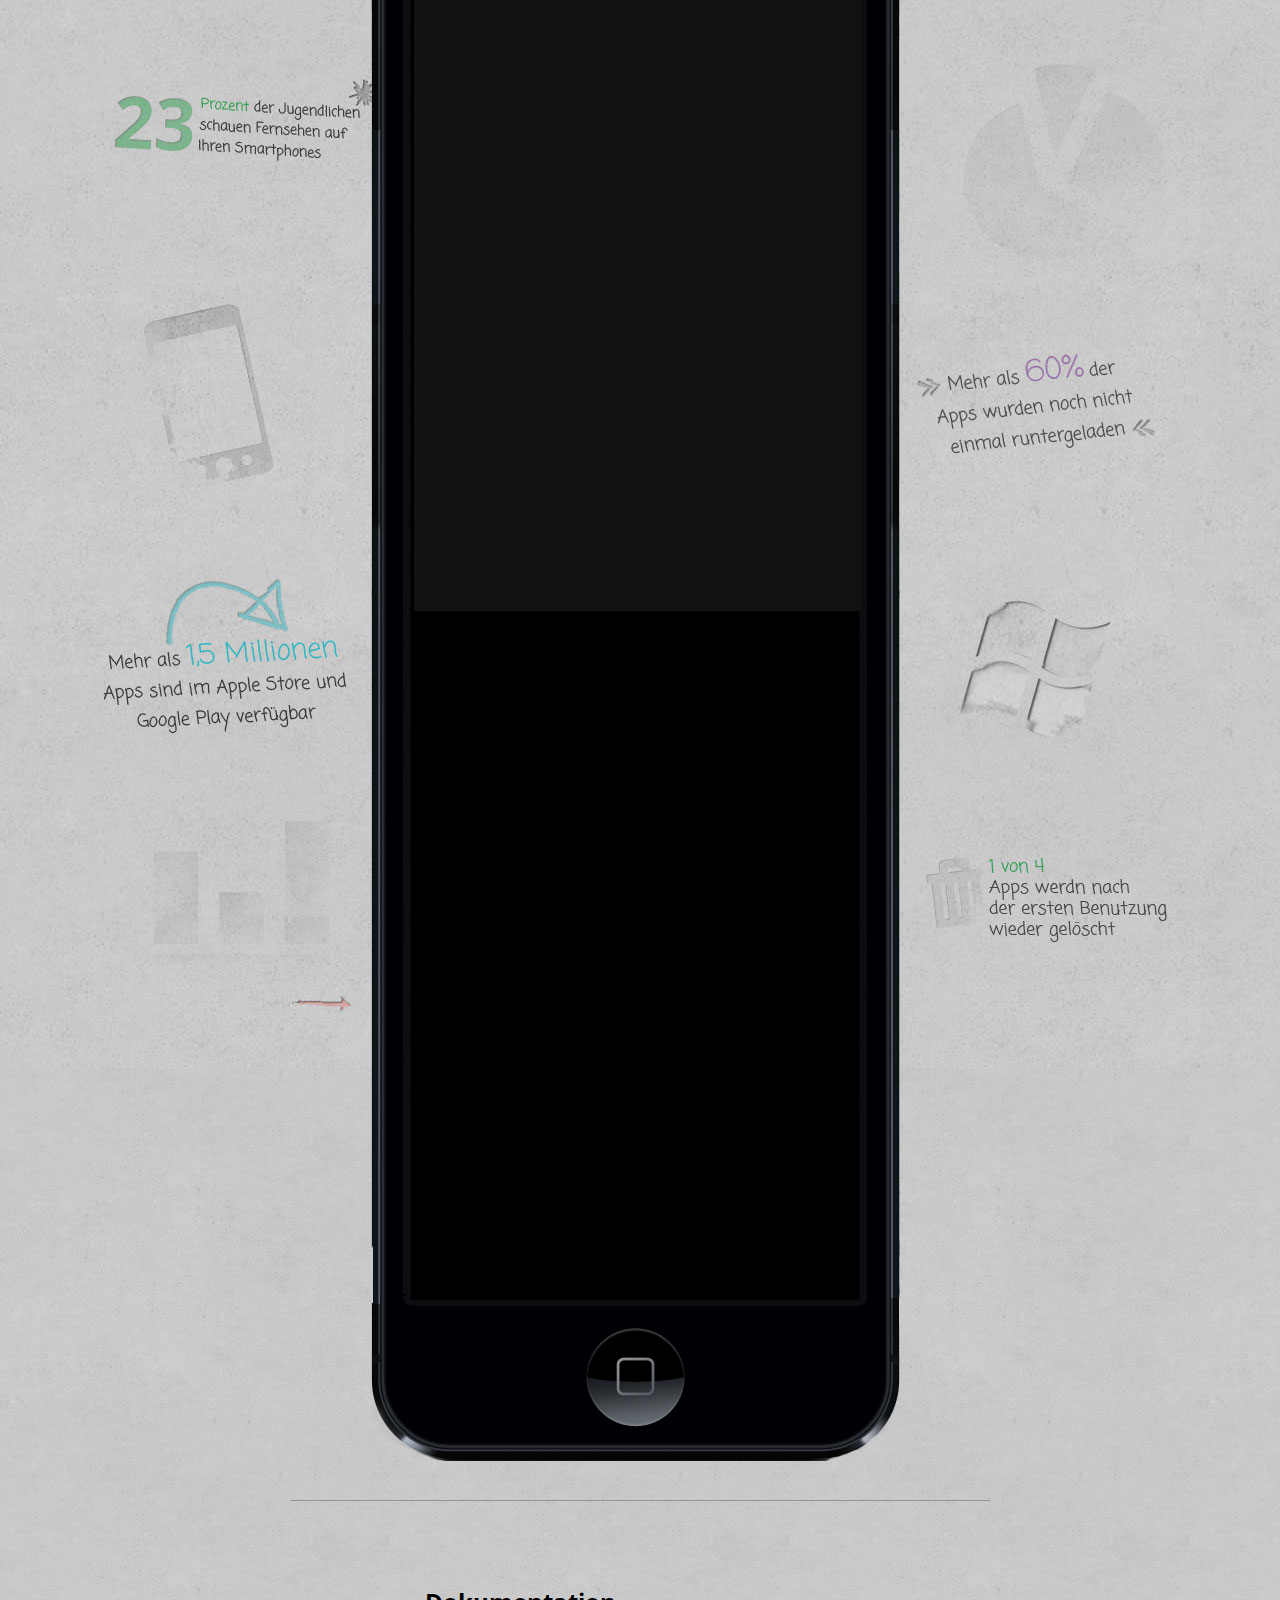
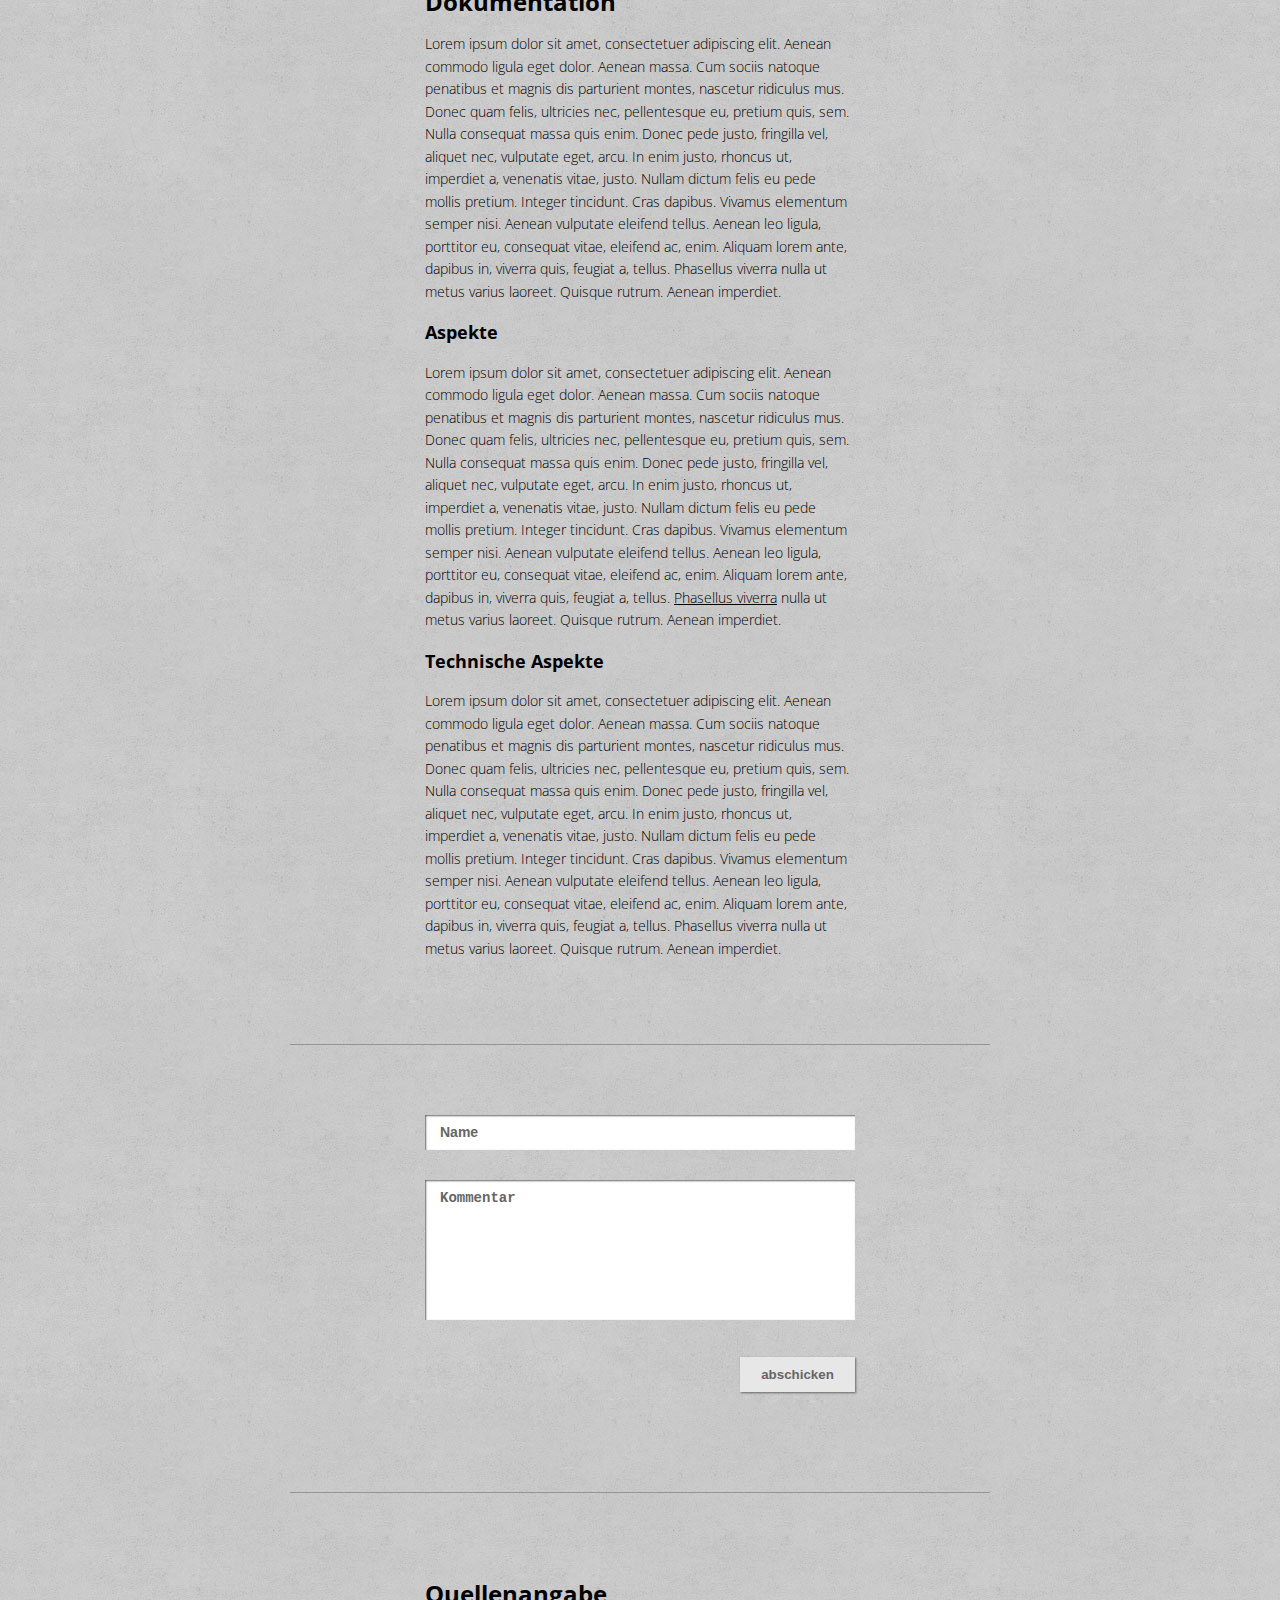
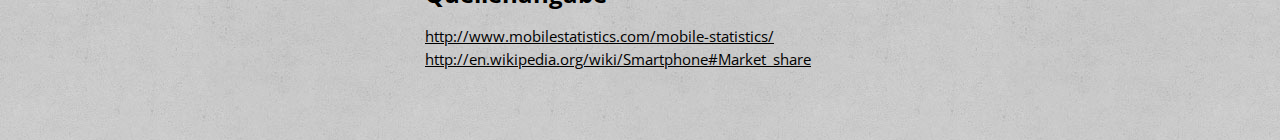
==== commit 37c57044: "commentsection and documentation added" ====
--- a/projects/braunegger_hackel/index.html
+++ b/projects/braunegger_hackel/index.html
@@ -82,12 +82,12 @@
 								<li>0</li>
 							</ul>
 							<ul class="group horizontal">
-								<li>2010</li>
-								<li>2011</li>
-								<li>2012</li>
-								<li>2013</li>
+								<li>Q1-2010</li>
+								<li>Q1-2011</li>
+								<li>Q1-2012</li>
+								<li>Q1-2013</li>
 							</ul>
-							<p class="subtext">in Millionen</p>
+							<p class="subtext">in Tausend</p>
 							<ul class="group legend">
 								<li class="android">Android</li>
 								<li class="ios">iOS</li>
@@ -98,6 +98,33 @@
 				</section>
 				</div>
 			</div>
+			<section class="nophone">
+				<article class="docs">
+					<h2>Dokumentation</h2>
+					<p>Lorem ipsum dolor sit amet, consectetuer adipiscing elit. Aenean commodo ligula eget dolor. Aenean massa. Cum sociis natoque penatibus et magnis dis parturient montes, nascetur ridiculus mus. Donec quam felis, ultricies nec, pellentesque eu, pretium quis, sem. Nulla consequat massa quis enim. Donec pede justo, fringilla vel, aliquet nec, vulputate eget, arcu. In enim justo, rhoncus ut, imperdiet a, venenatis vitae, justo. Nullam dictum felis eu pede mollis pretium. Integer tincidunt. Cras dapibus. Vivamus elementum semper nisi. Aenean vulputate eleifend tellus. Aenean leo ligula, porttitor eu, consequat vitae, eleifend ac, enim. Aliquam lorem ante, dapibus in, viverra quis, feugiat a, tellus. Phasellus viverra nulla ut metus varius laoreet. Quisque rutrum. Aenean imperdiet.</p>
+					<h3>Aspekte</h3>
+					<p>Lorem ipsum dolor sit amet, consectetuer adipiscing elit. Aenean commodo ligula eget dolor. Aenean massa. Cum sociis natoque penatibus et magnis dis parturient montes, nascetur ridiculus mus. Donec quam felis, ultricies nec, pellentesque eu, pretium quis, sem. Nulla consequat massa quis enim. Donec pede justo, fringilla vel, aliquet nec, vulputate eget, arcu. In enim justo, rhoncus ut, imperdiet a, venenatis vitae, justo. Nullam dictum felis eu pede mollis pretium. Integer tincidunt. Cras dapibus. Vivamus elementum semper nisi. Aenean vulputate eleifend tellus. Aenean leo ligula, porttitor eu, consequat vitae, eleifend ac, enim. Aliquam lorem ante, dapibus in, viverra quis, feugiat a, tellus. <a href="#">Phasellus viverra</a> nulla ut metus varius laoreet. Quisque rutrum. Aenean imperdiet.</p>
+					<h3>Technische Aspekte</h3>
+					<p>Lorem ipsum dolor sit amet, consectetuer adipiscing elit. Aenean commodo ligula eget dolor. Aenean massa. Cum sociis natoque penatibus et magnis dis parturient montes, nascetur ridiculus mus. Donec quam felis, ultricies nec, pellentesque eu, pretium quis, sem. Nulla consequat massa quis enim. Donec pede justo, fringilla vel, aliquet nec, vulputate eget, arcu. In enim justo, rhoncus ut, imperdiet a, venenatis vitae, justo. Nullam dictum felis eu pede mollis pretium. Integer tincidunt. Cras dapibus. Vivamus elementum semper nisi. Aenean vulputate eleifend tellus. Aenean leo ligula, porttitor eu, consequat vitae, eleifend ac, enim. Aliquam lorem ante, dapibus in, viverra quis, feugiat a, tellus. Phasellus viverra nulla ut metus varius laoreet. Quisque rutrum. Aenean imperdiet.</p>
+				</article>
+			</section>
+			<section class="nophone">
+				<article class="comments">
+					<form class="commentform group">
+						<input type="text" name="author" class="author" placeholder="Name" />
+						<textarea name="message" class="message" placeholder="Kommentar"></textarea>
+						<input type="submit" name="submit" class="submit" value="abschicken" />
+					</form>
+					<div class="latestComments"></div>
+				</article>
+			</section>
+			<section class="nophone">
+				<article class="sources">
+					<h2>Quellenangabe</h2>
+					<a href="http://www.mobilestatistics.com/mobile-statistics/">http://www.mobilestatistics.com/mobile-statistics/</a>
+					<a href="http://en.wikipedia.org/wiki/Smartphone#Market_share">http://en.wikipedia.org/wiki/Smartphone#Market_share</a>
+				</article>
+			</section>
 		</div>
 
 		<script src="assets/js/lib/jquery-1.10.2.min.js"></script>
--- a/projects/braunegger_hackel/assets/css/style.css
+++ b/projects/braunegger_hackel/assets/css/style.css
@@ -1,38 +1,55 @@
 @import url('http://fonts.googleapis.com/css?family=Open+Sans:400,700');
 *{box-sizing:border-box;}
-body{margin:0;padding:0;background:url('../img/bg.jpg') 60% 0px no-repeat,url('../img/mooning.jpg') repeat;font:normal normal 400 15px/150% 'Open Sans',Arial,sans-serif;}
+body{margin:0;padding:0;background:url('../img/bg.jpg') 60% 20% no-repeat,url('../img/mooning.jpg') repeat;font:normal normal 400 15px/150% 'Open Sans',Arial,sans-serif;}
 .group:after{visibility:hidden;display:block;content:"";clear:both;height:0;}
 .wrapper{width:700px;margin:0 auto;}
 .placeholder{width:400px;position:fixed;top:-250px;}.placeholder img{position:relative;left:42%;width:100%;}
-.phone{width:700px;height:2600px;background:url('../img/smartphone.png') no-repeat;border-radius:10px;margin:700px auto 0;}
-.screen{display:none;width:448px;height:1340px;margin:40px auto 0;background:#fff;position:relative;top:166px;left:-2px;z-index:1;}
+.phone{width:700px;height:2400px;background:url('../img/smartphone.png') no-repeat;border-radius:10px;margin:700px auto 0;}
+.screen{display:none;width:448px;margin:40px auto 0;background:#fff;position:relative;top:166px;left:-2px;z-index:1;}
 .screen-overlay{background:#111;width:448px;height:1345px;margin:40px auto 0;position:relative;top:166px;left:-2px;z-index:2;}
 header,section{margin:0;box-shadow:0px 0px 5px 1px #000;}
 header{height:140px;padding:12.5% 10px 25px;background:url(../img/pattern_yellow.png) repeat;}header h1{margin:0;padding:0;font-size:30px;line-height:120%;font-weight:700;text-align:center;color:#fff;text-transform:uppercase;text-shadow:0px 2px 2px #000;}
-section{min-height:600px;padding:15px 0;}section h2{font-size:25px;line-height:120%;font-weight:700;text-align:center;color:#fff;text-transform:uppercase;text-shadow:0px 1px 3px #000;}section h2:before{content:'»';margin-right:5px;}
-section h2:after{content:'«';margin-left:5px;}
-section .subtext{color:#fff;font-size:10px;margin-left:50px;}
-section.cyan{background:url('../img/pattern_cyan.png') repeat;}
-section.orange{background:url('../img/pattern_orange.png') repeat;}
-section.turquoise{background:url('../img/pattern_turquoise.png') repeat;}
-section .tooltip{position:relative;display:inline;top:420px;left:170px;}section .tooltip span{position:absolute;pointer-events:none;width:60px;color:#FFF;background:#000;height:30px;line-height:30px;text-align:center;opacity:0;bottom:30px;left:50%;margin-left:-76px;z-index:999;border-radius:5px;}section .tooltip span:after{content:'';position:absolute;top:100%;left:50%;margin-left:-8px;width:0;height:0;border-top:8px solid #000000;border-right:8px solid transparent;border-left:8px solid transparent;}
-section #barChartContainer{width:400px;height:500px;margin:0 auto;}section #barChartContainer #bar-2007{-webkit-transform-origin:100px 468px;}
-section #barChartContainer #bar-2008{-webkit-transform-origin:150px 468px;}
-section #barChartContainer #bar-2009{-webkit-transform-origin:206px 468px;}
-section #barChartContainer #bar-2010{-webkit-transform-origin:262px 468px;}
-section #barChartContainer #bar-2011{-webkit-transform-origin:322px 468px;}
-section #barChartContainer #bar-2012{-webkit-transform-origin:373px 468px;}
-section #barChartContainer .bar{display:none;}
-section .barChartText{margin-top:-530px;}section .barChartText .vertical{width:80px;}section .barChartText .vertical li{font-weight:700;font-size:14px;color:#fff;list-style:none;line-height:4.1;text-align:right;}
-section .barChartText .horizontal{margin:-30px 0 0 40px;}section .barChartText .horizontal li{font-weight:700;font-size:14px;color:#fff;list-style:none;float:left;margin-left:23px;}
-section #pieChartContainer{width:305px;height:305px;margin:80px auto 0;}section #pieChartContainer .pie{-webkit-transform-origin:152px 152px;}
-section .pieChartText,section .lineChartText{margin-top:90px;}section .pieChartText .vertical,section .lineChartText .vertical{width:80px;}section .pieChartText .vertical li,section .lineChartText .vertical li{font-weight:700;font-size:14px;color:#fff;list-style:none;line-height:2.79;text-align:right;}
-section .pieChartText .horizontal,section .lineChartText .horizontal{margin:-30px 0 0 40px;}section .pieChartText .horizontal li,section .lineChartText .horizontal li{font-weight:700;font-size:14px;color:#fff;list-style:none;float:left;margin-left:36px;}
-section .pieChartText .legend,section .lineChartText .legend{padding-left:6%;}section .pieChartText .legend li,section .lineChartText .legend li{font-weight:400;font-size:12px;color:#fff;list-style:none;float:left;margin-left:20px;padding-left:5px;}section .pieChartText .legend li:before,section .lineChartText .legend li:before{content:'';display:inline-block;width:10px;height:10px;background:#ccc;box-shadow:1px -1px 2px #000000;margin-right:5px;}
-section .pieChartText .legend li.android:before,section .lineChartText .legend li.android:before{background:#009BB1;}
-section .pieChartText .legend li.ios:before,section .lineChartText .legend li.ios:before{background:#EA5437;}
-section .pieChartText .legend li.rim:before,section .lineChartText .legend li.rim:before{background:#C96691;}
-section .pieChartText .legend li.win:before,section .lineChartText .legend li.win:before{background:#FFDD00;}
-section #lineChartContainer{width:595px;height:623px;margin:85px auto 0;}section #lineChartContainer .pie{-webkit-transform-origin:152px 152px;}
-section .lineChartText{margin-top:-650px;}
+.phone section{min-height:600px;padding:15px 0;}.phone section h2{font-size:25px;line-height:120%;font-weight:700;text-align:center;color:#fff;text-transform:uppercase;text-shadow:0px 1px 3px #000;}.phone section h2:before{content:'»';margin-right:5px;}
+.phone section h2:after{content:'«';margin-left:5px;}
+.phone section .subtext{color:#fff;font-size:10px;margin-left:50px;}
+.phone section.cyan{background:url('../img/pattern_cyan.png') repeat;}
+.phone section.orange{background:url('../img/pattern_orange.png') repeat;}
+.phone section.turquoise{background:url('../img/pattern_turquoise.png') repeat;}
+.phone section .tooltip{position:relative;display:inline;top:420px;left:170px;}.phone section .tooltip span{position:absolute;pointer-events:none;width:60px;color:#FFF;background:#000;height:30px;line-height:30px;text-align:center;opacity:0;bottom:30px;left:50%;margin-left:-76px;z-index:999;border-radius:5px;}.phone section .tooltip span:after{content:'';position:absolute;top:100%;left:50%;margin-left:-8px;width:0;height:0;border-top:8px solid #000000;border-right:8px solid transparent;border-left:8px solid transparent;}
+.phone section #barChartContainer{width:400px;height:500px;margin:0 auto;}.phone section #barChartContainer #bar-2007{-webkit-transform-origin:100px 468px;}
+.phone section #barChartContainer #bar-2008{-webkit-transform-origin:150px 468px;}
+.phone section #barChartContainer #bar-2009{-webkit-transform-origin:206px 468px;}
+.phone section #barChartContainer #bar-2010{-webkit-transform-origin:262px 468px;}
+.phone section #barChartContainer #bar-2011{-webkit-transform-origin:322px 468px;}
+.phone section #barChartContainer #bar-2012{-webkit-transform-origin:373px 468px;}
+.phone section #barChartContainer .bar{display:none;}
+.phone section .barChartText{margin-top:-530px;}.phone section .barChartText .vertical{width:80px;}.phone section .barChartText .vertical li{font-weight:700;font-size:14px;color:#fff;list-style:none;line-height:4.1;text-align:right;}
+.phone section .barChartText .horizontal{margin:-30px 0 0 40px;}.phone section .barChartText .horizontal li{font-weight:700;font-size:14px;color:#fff;list-style:none;float:left;margin-left:23px;}
+.phone section #pieChartContainer{width:305px;height:305px;margin:80px auto 0;opacity:0;}.phone section #pieChartContainer .pie{-webkit-transform-origin:152px 152px;}
+.phone section .pieChartText,.phone section .lineChartText{margin-top:90px;}.phone section .pieChartText .vertical,.phone section .lineChartText .vertical{width:80px;}.phone section .pieChartText .vertical li,.phone section .lineChartText .vertical li{font-weight:700;font-size:14px;color:#fff;list-style:none;line-height:2.79;text-align:right;}
+.phone section .pieChartText .horizontal,.phone section .lineChartText .horizontal{margin:-30px 0 0 25px;}.phone section .pieChartText .horizontal li,.phone section .lineChartText .horizontal li{font-weight:700;font-size:14px;color:#fff;list-style:none;float:left;margin-left:20px;}
+.phone section .pieChartText .legend,.phone section .lineChartText .legend{padding-left:6%;}.phone section .pieChartText .legend li,.phone section .lineChartText .legend li{font-weight:400;font-size:12px;color:#fff;list-style:none;float:left;margin-left:20px;padding-left:5px;}.phone section .pieChartText .legend li:before,.phone section .lineChartText .legend li:before{content:'';display:inline-block;width:10px;height:10px;background:#ccc;box-shadow:1px -1px 2px #000000;margin-right:5px;}
+.phone section .pieChartText .legend li.android:before,.phone section .lineChartText .legend li.android:before{background:#009BB1;}
+.phone section .pieChartText .legend li.ios:before,.phone section .lineChartText .legend li.ios:before{background:#EA5437;}
+.phone section .pieChartText .legend li.rim:before,.phone section .lineChartText .legend li.rim:before{background:#C96691;}
+.phone section .pieChartText .legend li.win:before,.phone section .lineChartText .legend li.win:before{background:#FFDD00;}
+.phone section #lineChartContainer{width:595px;height:623px;margin:85px auto 0;opacity:0;}.phone section #lineChartContainer .pie{-webkit-transform-origin:152px 152px;}
+.phone section .lineChartText{margin-top:-650px;}
 @-webkit-keyframes grow-y{0%{-webkit-transform:scaleY(0);} 100%{-webkit-transform:scaleY(1);}}.cyan.waypoint .bar{-webkit-animation:grow-y 1s;display:block !important;}
+.orange.waypoint #pieChartContainer,.turquoise.waypoint #lineChartContainer{opacity:1;-webkit-transition:all 0.75s ease-in;}
+.nophone{padding:70px 0;box-shadow:none;border-top:1px solid #959595;}.nophone h2{font-size:24px;font-weight:700;}
+.nophone h3{font-size:18px;font-weight:700;}
+.nophone p{font-size:14px;font-weight:300;}
+.nophone article{width:430px;margin:0 auto;}.nophone article a{color:#000;text-decoration:underline;}.nophone article a:hover{color:#172983;text-decoration:none;}
+.nophone .comments{font-size:14px;}.nophone .comments textarea{height:140px;resize:none;}
+.nophone .comments input,.nophone .comments textarea{padding:10px 15px;margin-bottom:30px;width:100%;border:0;box-shadow:1px 1px 2px #666 inset;color:#666;}
+.nophone .comments .submit{box-shadow:1px 1px 2px #666;width:115px;float:right;font-weight:700;background:#e7e7e7;}.nophone .comments .submit:hover{background:#ffffff;}
+.nophone .comments .submit:active{box-shadow:1px 1px 2px #666 inset;background:#ffffff;}
+.nophone .comments ::-webkit-input-placeholder{color:#666;font-size:14px;font-weight:700;}
+.nophone .comments :-moz-placeholder{color:#666;font-size:14px;font-weight:700;}
+.nophone .comments ::-moz-placeholder{color:#666;font-size:14px;font-weight:700;}
+.nophone .comments :-ms-input-placeholder{color:#666;font-size:14px;font-weight:700;}
+.nophone .comments .comment{border-top:1px solid #959595;}
+.nophone .comments .author{font-weight:700;}
+.nophone .comments .text{font-weight:400;}
+.nophone .sources a{display:block;}
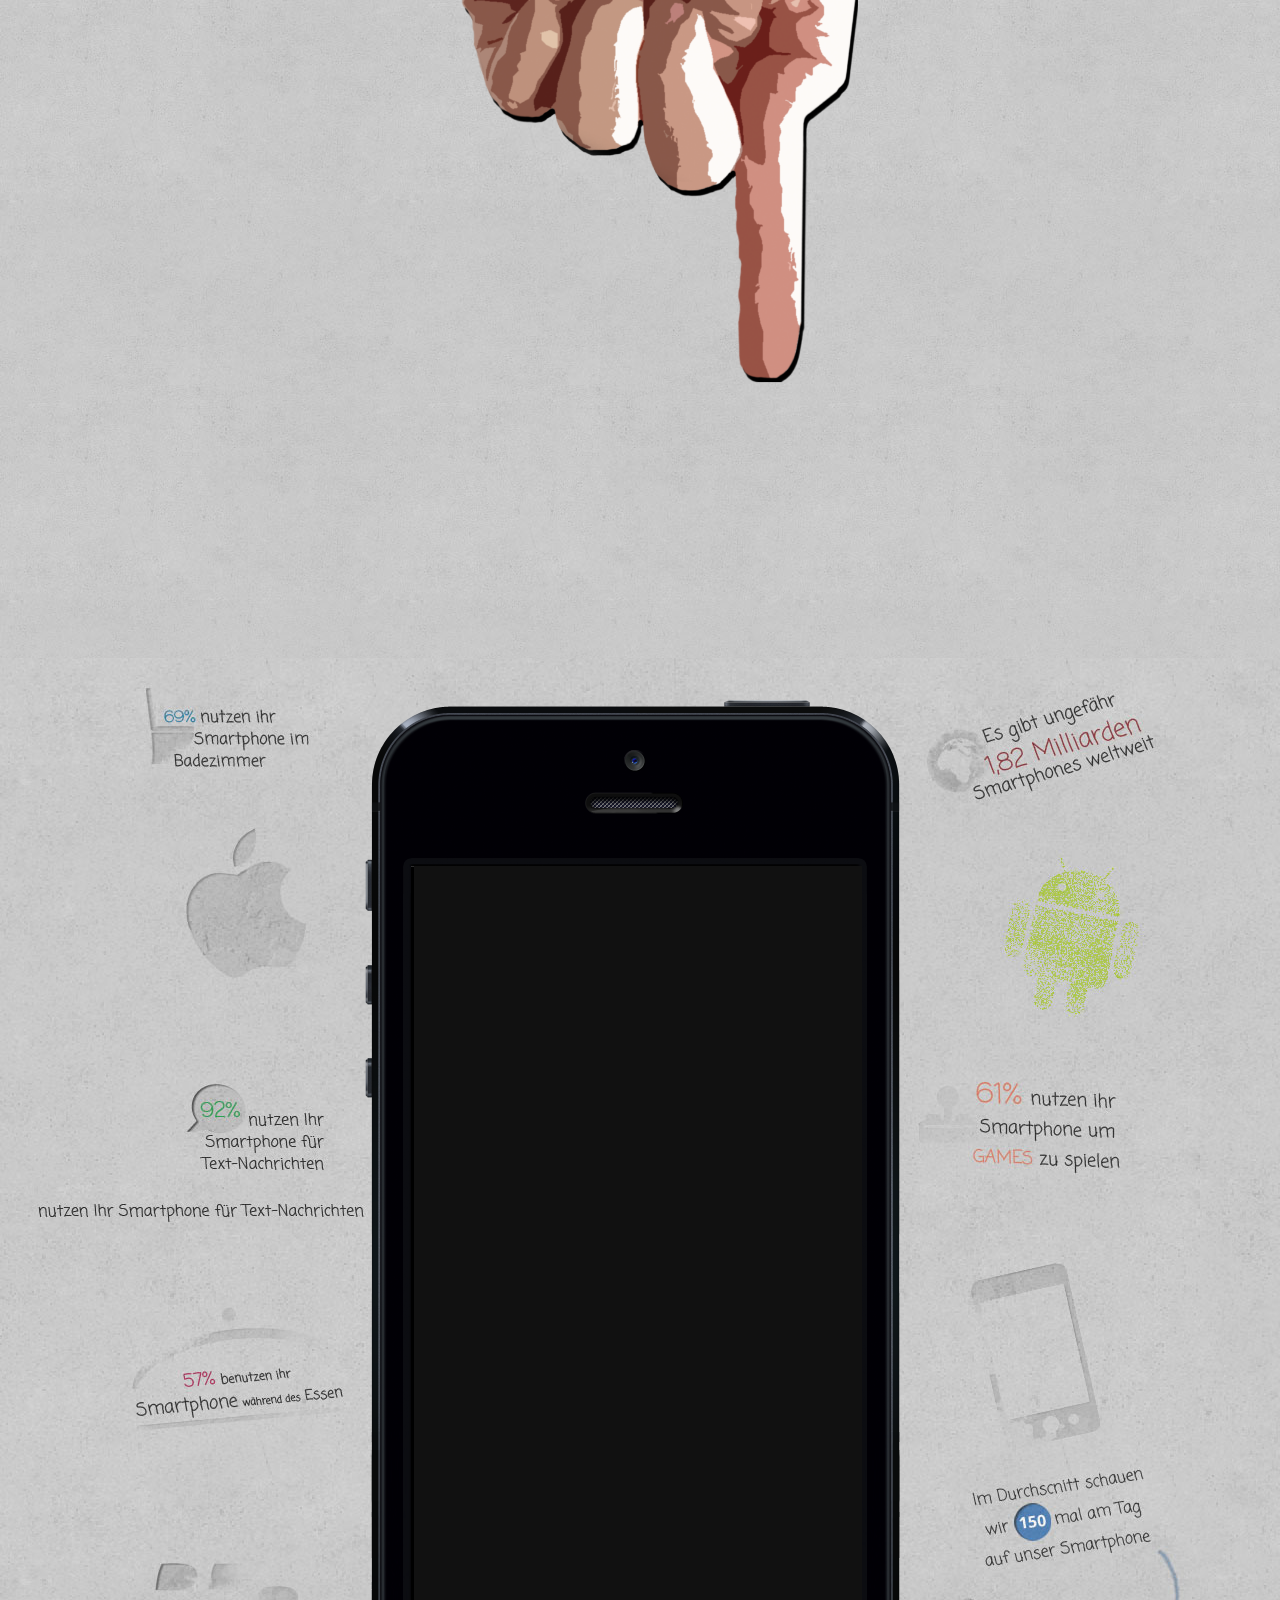
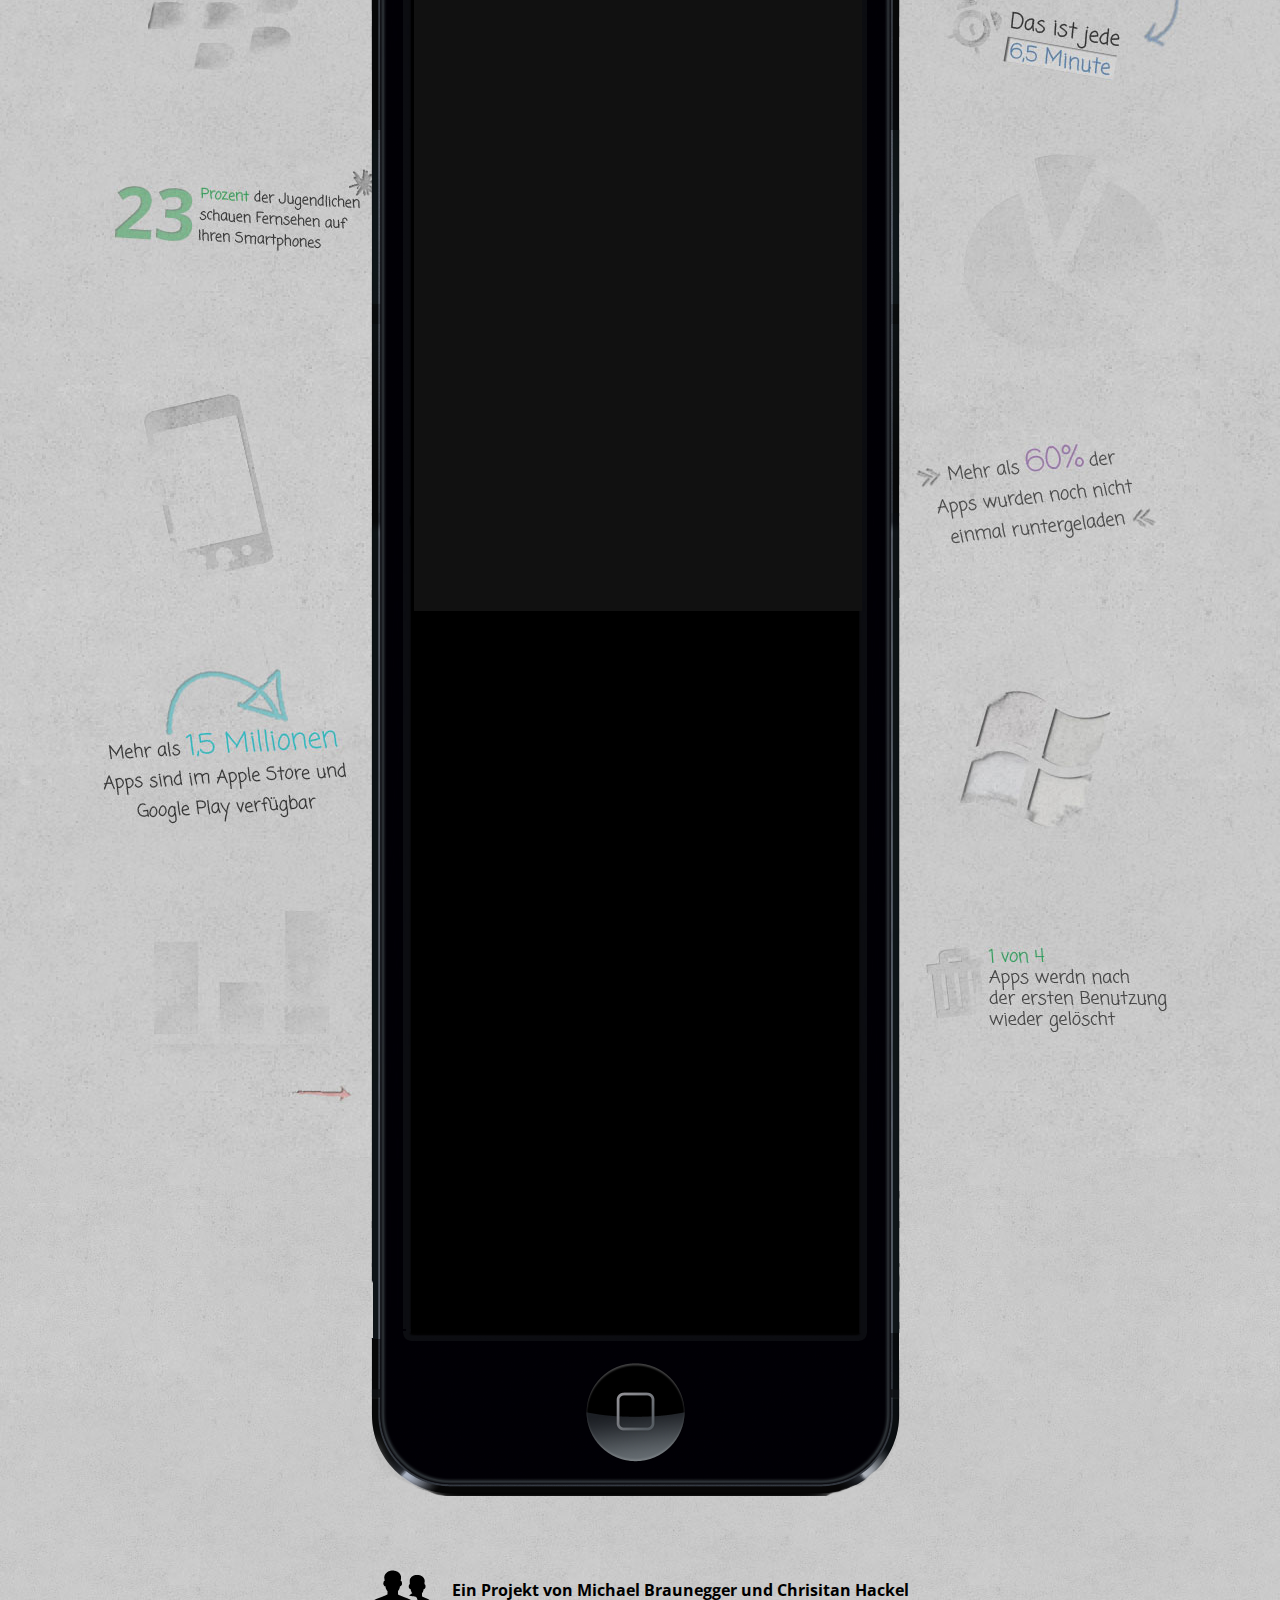
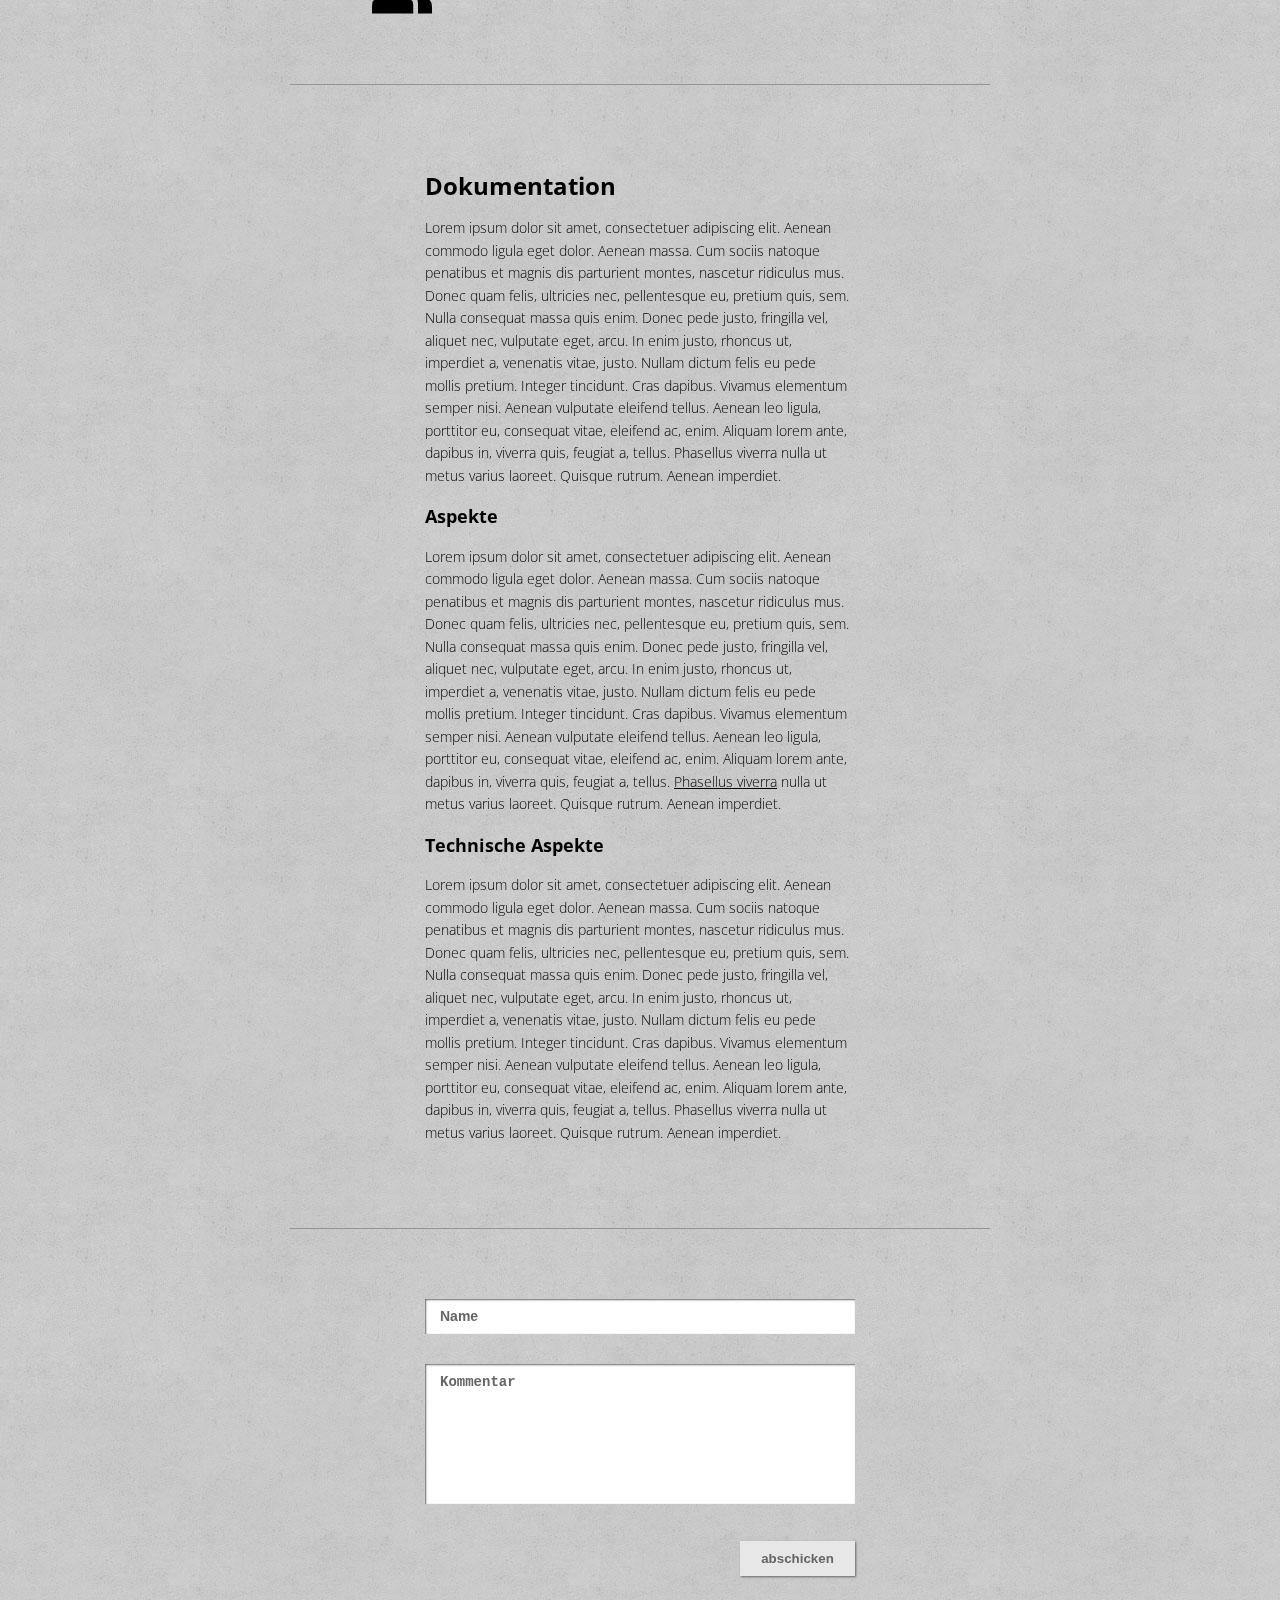
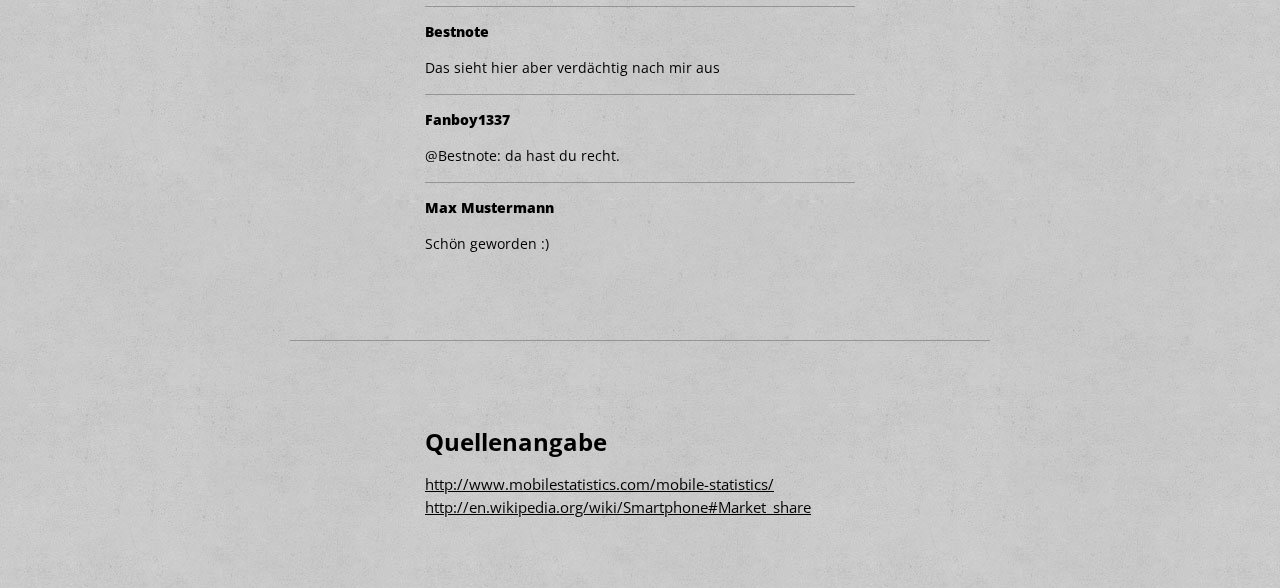
==== commit da6605eb: "bugfixing" ====
--- a/projects/braunegger_hackel/index.html
+++ b/projects/braunegger_hackel/index.html
@@ -1,7 +1,7 @@
 <!doctype html>
 <html>
 	<head>
-		<title></title>
+		<title>Smartphone Verbreitung - Michael Braunegger, Christian Hackel (MED11C)</title>
 		<meta charset="utf-8" />
 		<link rel="stylesheet" type="text/css" href="assets/css/style.css">
 	</head>
@@ -98,6 +98,7 @@
 				</section>
 				</div>
 			</div>
+			<div class="creators"><img src="assets/img/usr.png" alt="User">Ein Projekt von Michael Braunegger und Chrisitan Hackel</div>
 			<section class="nophone">
 				<article class="docs">
 					<h2>Dokumentation</h2>
--- a/projects/braunegger_hackel/assets/css/style.css
+++ b/projects/braunegger_hackel/assets/css/style.css
@@ -1,31 +1,31 @@
 @import url('http://fonts.googleapis.com/css?family=Open+Sans:400,700');
-*{box-sizing:border-box;}
+*{box-sizing:border-box;-webkit-box-sizing:border-box;-moz-box-sizing:border-box;}
 body{margin:0;padding:0;background:url('../img/bg.jpg') 60% 20% no-repeat,url('../img/mooning.jpg') repeat;font:normal normal 400 15px/150% 'Open Sans',Arial,sans-serif;}
 .group:after{visibility:hidden;display:block;content:"";clear:both;height:0;}
 .wrapper{width:700px;margin:0 auto;}
 .placeholder{width:400px;position:fixed;top:-250px;}.placeholder img{position:relative;left:42%;width:100%;}
-.phone{width:700px;height:2400px;background:url('../img/smartphone.png') no-repeat;border-radius:10px;margin:700px auto 0;}
+.phone{width:700px;height:2400px;background:url('../img/smartphone.png') no-repeat;border-radius:10px;margin:700px auto 70px;}
 .screen{display:none;width:448px;margin:40px auto 0;background:#fff;position:relative;top:166px;left:-2px;z-index:1;}
 .screen-overlay{background:#111;width:448px;height:1345px;margin:40px auto 0;position:relative;top:166px;left:-2px;z-index:2;}
-header,section{margin:0;box-shadow:0px 0px 5px 1px #000;}
-header{height:140px;padding:12.5% 10px 25px;background:url(../img/pattern_yellow.png) repeat;}header h1{margin:0;padding:0;font-size:30px;line-height:120%;font-weight:700;text-align:center;color:#fff;text-transform:uppercase;text-shadow:0px 2px 2px #000;}
-.phone section{min-height:600px;padding:15px 0;}.phone section h2{font-size:25px;line-height:120%;font-weight:700;text-align:center;color:#fff;text-transform:uppercase;text-shadow:0px 1px 3px #000;}.phone section h2:before{content:'»';margin-right:5px;}
+header,section{margin:0;box-shadow:0px 0px 5px 1px #000;position:relative;}
+header{height:140px;padding:12.5% 10px 25px;z-index:4;background:url(../img/pattern_yellow.png) repeat;}header h1{margin:0;padding:0;font-size:30px;line-height:120%;font-weight:700;text-align:center;color:#fff;text-transform:uppercase;text-shadow:0px 2px 2px #000;}
+.phone section{min-height:600px;padding:15px 0;z-index:1;}.phone section h2{font-size:25px;line-height:120%;font-weight:700;text-align:center;color:#fff;text-transform:uppercase;text-shadow:0px 1px 3px #000;}.phone section h2:before{content:'»';margin-right:5px;}
 .phone section h2:after{content:'«';margin-left:5px;}
 .phone section .subtext{color:#fff;font-size:10px;margin-left:50px;}
-.phone section.cyan{background:url('../img/pattern_cyan.png') repeat;}
-.phone section.orange{background:url('../img/pattern_orange.png') repeat;}
+.phone section.cyan{background:url('../img/pattern_cyan.png') repeat;z-index:3;}
+.phone section.orange{background:url('../img/pattern_orange.png') repeat;z-index:2;}
 .phone section.turquoise{background:url('../img/pattern_turquoise.png') repeat;}
 .phone section .tooltip{position:relative;display:inline;top:420px;left:170px;}.phone section .tooltip span{position:absolute;pointer-events:none;width:60px;color:#FFF;background:#000;height:30px;line-height:30px;text-align:center;opacity:0;bottom:30px;left:50%;margin-left:-76px;z-index:999;border-radius:5px;}.phone section .tooltip span:after{content:'';position:absolute;top:100%;left:50%;margin-left:-8px;width:0;height:0;border-top:8px solid #000000;border-right:8px solid transparent;border-left:8px solid transparent;}
-.phone section #barChartContainer{width:400px;height:500px;margin:0 auto;}.phone section #barChartContainer #bar-2007{-webkit-transform-origin:100px 468px;}
-.phone section #barChartContainer #bar-2008{-webkit-transform-origin:150px 468px;}
-.phone section #barChartContainer #bar-2009{-webkit-transform-origin:206px 468px;}
-.phone section #barChartContainer #bar-2010{-webkit-transform-origin:262px 468px;}
-.phone section #barChartContainer #bar-2011{-webkit-transform-origin:322px 468px;}
-.phone section #barChartContainer #bar-2012{-webkit-transform-origin:373px 468px;}
+.phone section #barChartContainer{width:400px;height:500px;margin:0 auto;}.phone section #barChartContainer #bar-2007{-webkit-transform-origin:100px 468px;-moz-transform-origin:100px 468px;-ms-transform-origin:100px 468px;-o-transform-origin:100px 468px;transform-origin:100px 468px;}
+.phone section #barChartContainer #bar-2008{-webkit-transform-origin:150px 468px;-moz-transform-origin:150px 468px;-ms-transform-origin:150px 468px;-o-transform-origin:150px 468px;transform-origin:150px 468px;}
+.phone section #barChartContainer #bar-2009{-webkit-transform-origin:206px 468px;-moz-transform-origin:206px 468px;-ms-transform-origin:206px 468px;-o-transform-origin:206px 468px;transform-origin:206px 468px;}
+.phone section #barChartContainer #bar-2010{-webkit-transform-origin:262px 468px;-moz-transform-origin:262px 468px;-ms-transform-origin:262px 468px;-o-transform-origin:262px 468px;transform-origin:262px 468px;}
+.phone section #barChartContainer #bar-2011{-webkit-transform-origin:322px 468px;-moz-transform-origin:322px 468px;-ms-transform-origin:322px 468px;-o-transform-origin:322px 468px;transform-origin:322px 468px;}
+.phone section #barChartContainer #bar-2012{-webkit-transform-origin:373px 468px;-moz-transform-origin:373px 468px;-ms-transform-origin:373px 468px;-o-transform-origin:373px 468px;transform-origin:373px 468px;}
 .phone section #barChartContainer .bar{display:none;}
 .phone section .barChartText{margin-top:-530px;}.phone section .barChartText .vertical{width:80px;}.phone section .barChartText .vertical li{font-weight:700;font-size:14px;color:#fff;list-style:none;line-height:4.1;text-align:right;}
 .phone section .barChartText .horizontal{margin:-30px 0 0 40px;}.phone section .barChartText .horizontal li{font-weight:700;font-size:14px;color:#fff;list-style:none;float:left;margin-left:23px;}
-.phone section #pieChartContainer{width:305px;height:305px;margin:80px auto 0;opacity:0;}.phone section #pieChartContainer .pie{-webkit-transform-origin:152px 152px;}
+.phone section #pieChartContainer{width:305px;height:305px;margin:80px auto 0;opacity:0;}.phone section #pieChartContainer .pie{-webkit-transform-origin:152px 152px;-moz-transform-origin:152px 152px;-ms-transform-origin:152px 152px;-o-transform-origin:152px 152px;transform-origin:152px 152px;}
 .phone section .pieChartText,.phone section .lineChartText{margin-top:90px;}.phone section .pieChartText .vertical,.phone section .lineChartText .vertical{width:80px;}.phone section .pieChartText .vertical li,.phone section .lineChartText .vertical li{font-weight:700;font-size:14px;color:#fff;list-style:none;line-height:2.79;text-align:right;}
 .phone section .pieChartText .horizontal,.phone section .lineChartText .horizontal{margin:-30px 0 0 25px;}.phone section .pieChartText .horizontal li,.phone section .lineChartText .horizontal li{font-weight:700;font-size:14px;color:#fff;list-style:none;float:left;margin-left:20px;}
 .phone section .pieChartText .legend,.phone section .lineChartText .legend{padding-left:6%;}.phone section .pieChartText .legend li,.phone section .lineChartText .legend li{font-weight:400;font-size:12px;color:#fff;list-style:none;float:left;margin-left:20px;padding-left:5px;}.phone section .pieChartText .legend li:before,.phone section .lineChartText .legend li:before{content:'';display:inline-block;width:10px;height:10px;background:#ccc;box-shadow:1px -1px 2px #000000;margin-right:5px;}
@@ -33,10 +33,11 @@
 .phone section .pieChartText .legend li.ios:before,.phone section .lineChartText .legend li.ios:before{background:#EA5437;}
 .phone section .pieChartText .legend li.rim:before,.phone section .lineChartText .legend li.rim:before{background:#C96691;}
 .phone section .pieChartText .legend li.win:before,.phone section .lineChartText .legend li.win:before{background:#FFDD00;}
-.phone section #lineChartContainer{width:595px;height:623px;margin:85px auto 0;opacity:0;}.phone section #lineChartContainer .pie{-webkit-transform-origin:152px 152px;}
+.phone section #lineChartContainer{width:595px;height:623px;margin:85px auto 0;opacity:0;}.phone section #lineChartContainer .pie{-webkit-transform-origin:152px 152px;-moz-transform-origin:152px 152px;-ms-transform-origin:152px 152px;-o-transform-origin:152px 152px;transform-origin:152px 152px;}
 .phone section .lineChartText{margin-top:-650px;}
-@-webkit-keyframes grow-y{0%{-webkit-transform:scaleY(0);} 100%{-webkit-transform:scaleY(1);}}.cyan.waypoint .bar{-webkit-animation:grow-y 1s;display:block !important;}
-.orange.waypoint #pieChartContainer,.turquoise.waypoint #lineChartContainer{opacity:1;-webkit-transition:all 0.75s ease-in;}
+@-webkit-keyframes grow-y{0%{-webkit-transform:scaleY(0);} 100%{-webkit-transform:scaleY(1);}}@-moz-keyframes grow-y{0%{-webkit-transform:scaleY(0);} 100%{-webkit-transform:scaleY(1);}}@-ms-keyframes grow-y{0%{-webkit-transform:scaleY(0);} 100%{-webkit-transform:scaleY(1);}}@-o-keyframes grow-y{0%{-webkit-transform:scaleY(0);} 100%{-webkit-transform:scaleY(1);}}@keyframes grow-y{0%{-webkit-transform:scaleY(0);} 100%{-webkit-transform:scaleY(1);}}.cyan.waypoint .bar{-webkit-animation:grow-y 1s;-moz-animation:grow-y 1s;-ms-animation:grow-y 1s;-o-animation:grow-y 1s;animation:grow-y 1s;display:block !important;}
+.orange.waypoint #pieChartContainer,.turquoise.waypoint #lineChartContainer{opacity:1;-webkit-transition:all 0.75s ease-in;-moz-transition:all 0.75s ease-in;-ms-transition:all 0.75s ease-in;-o-transition:all 0.75s ease-in;transition:all 0.75s ease-in;}
+.creators{text-align:center;font-weight:700;font-size:16px;margin-bottom:70px;}.creators img{margin-right:20px;vertical-align:middle;}
 .nophone{padding:70px 0;box-shadow:none;border-top:1px solid #959595;}.nophone h2{font-size:24px;font-weight:700;}
 .nophone h3{font-size:18px;font-weight:700;}
 .nophone p{font-size:14px;font-weight:300;}
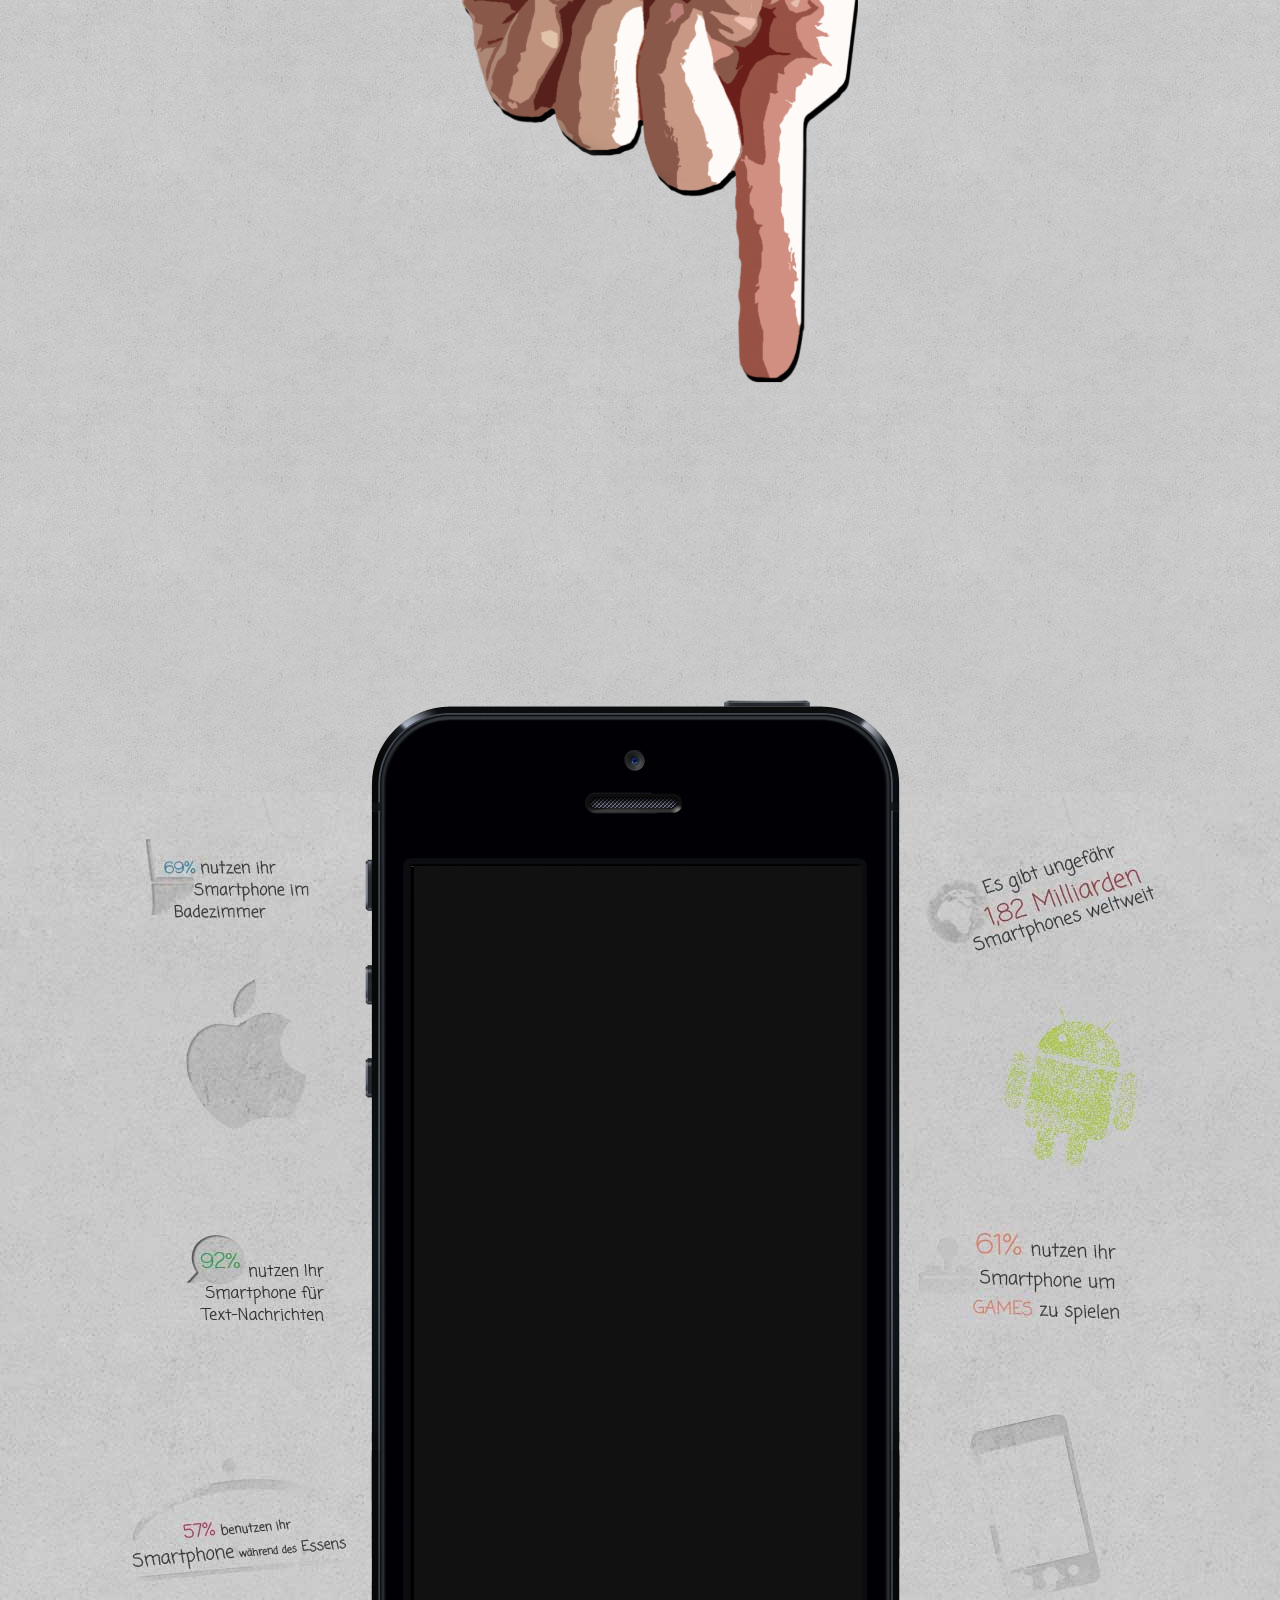
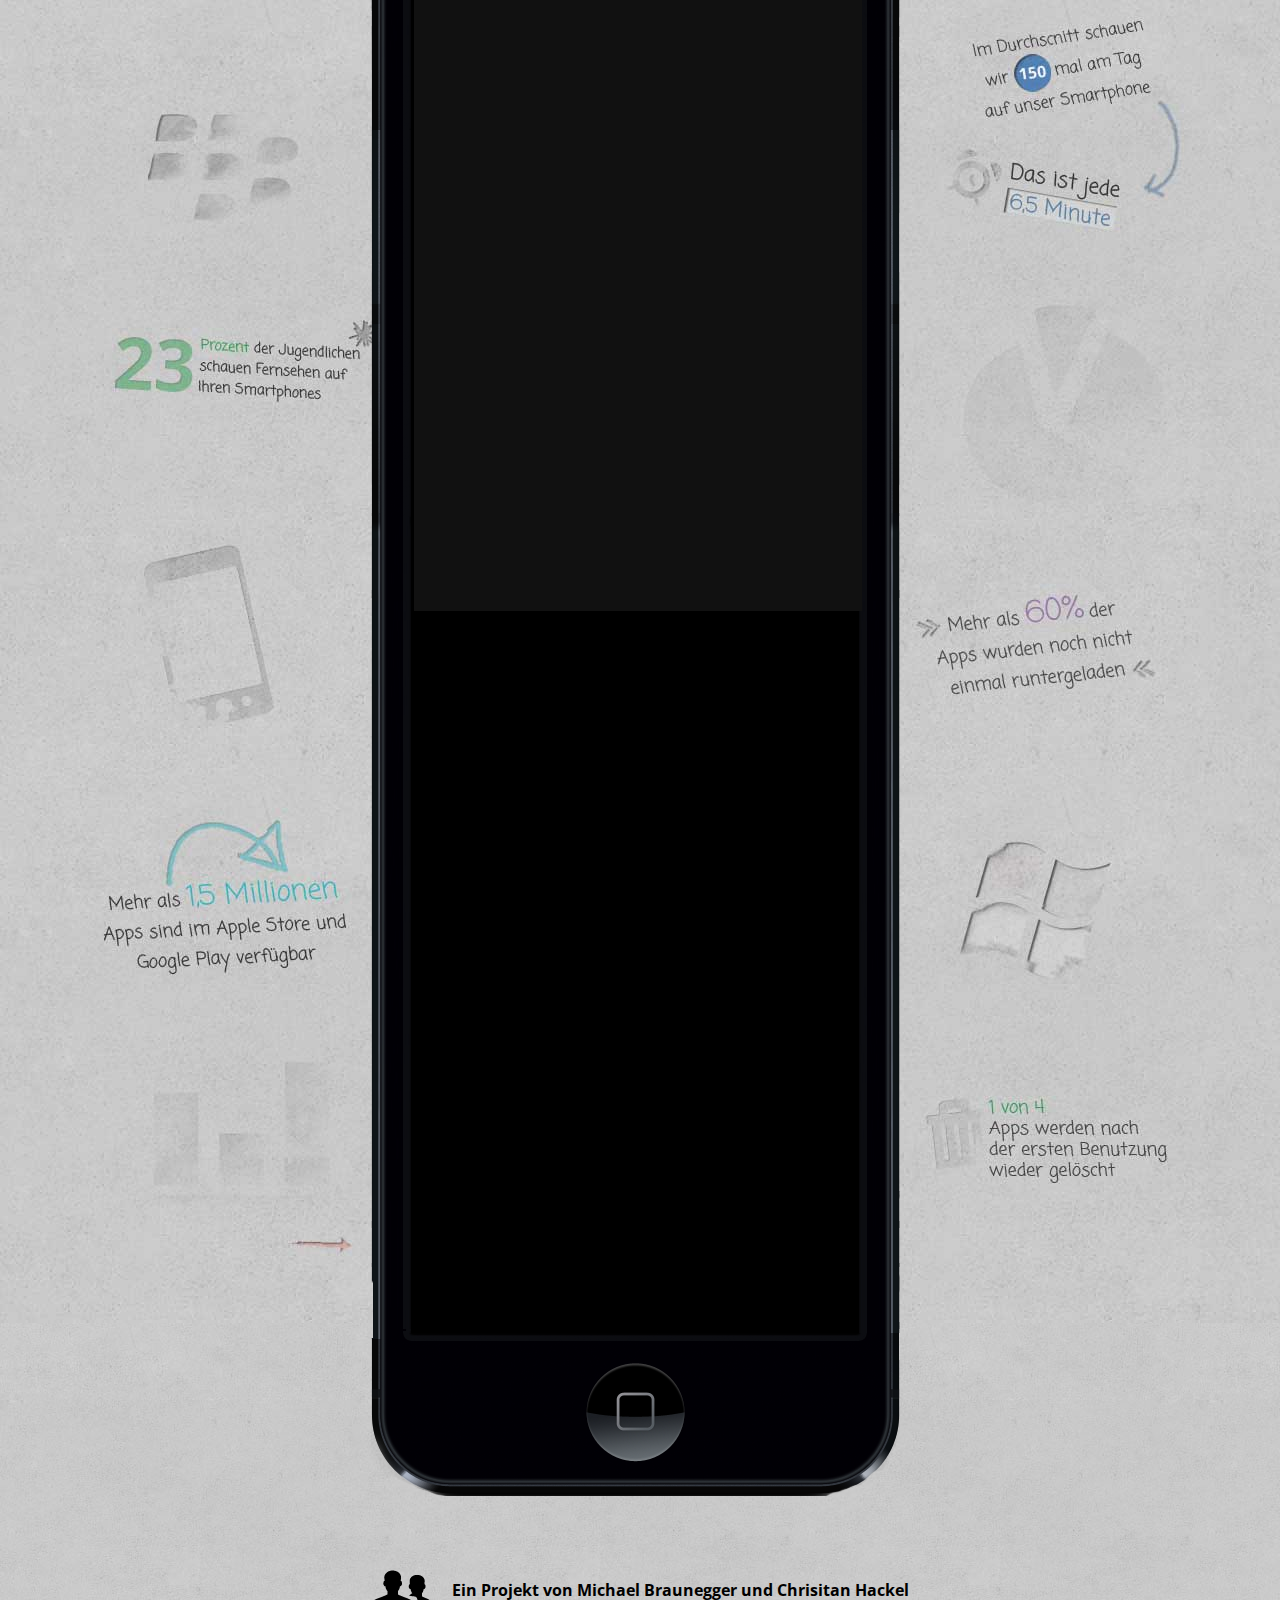
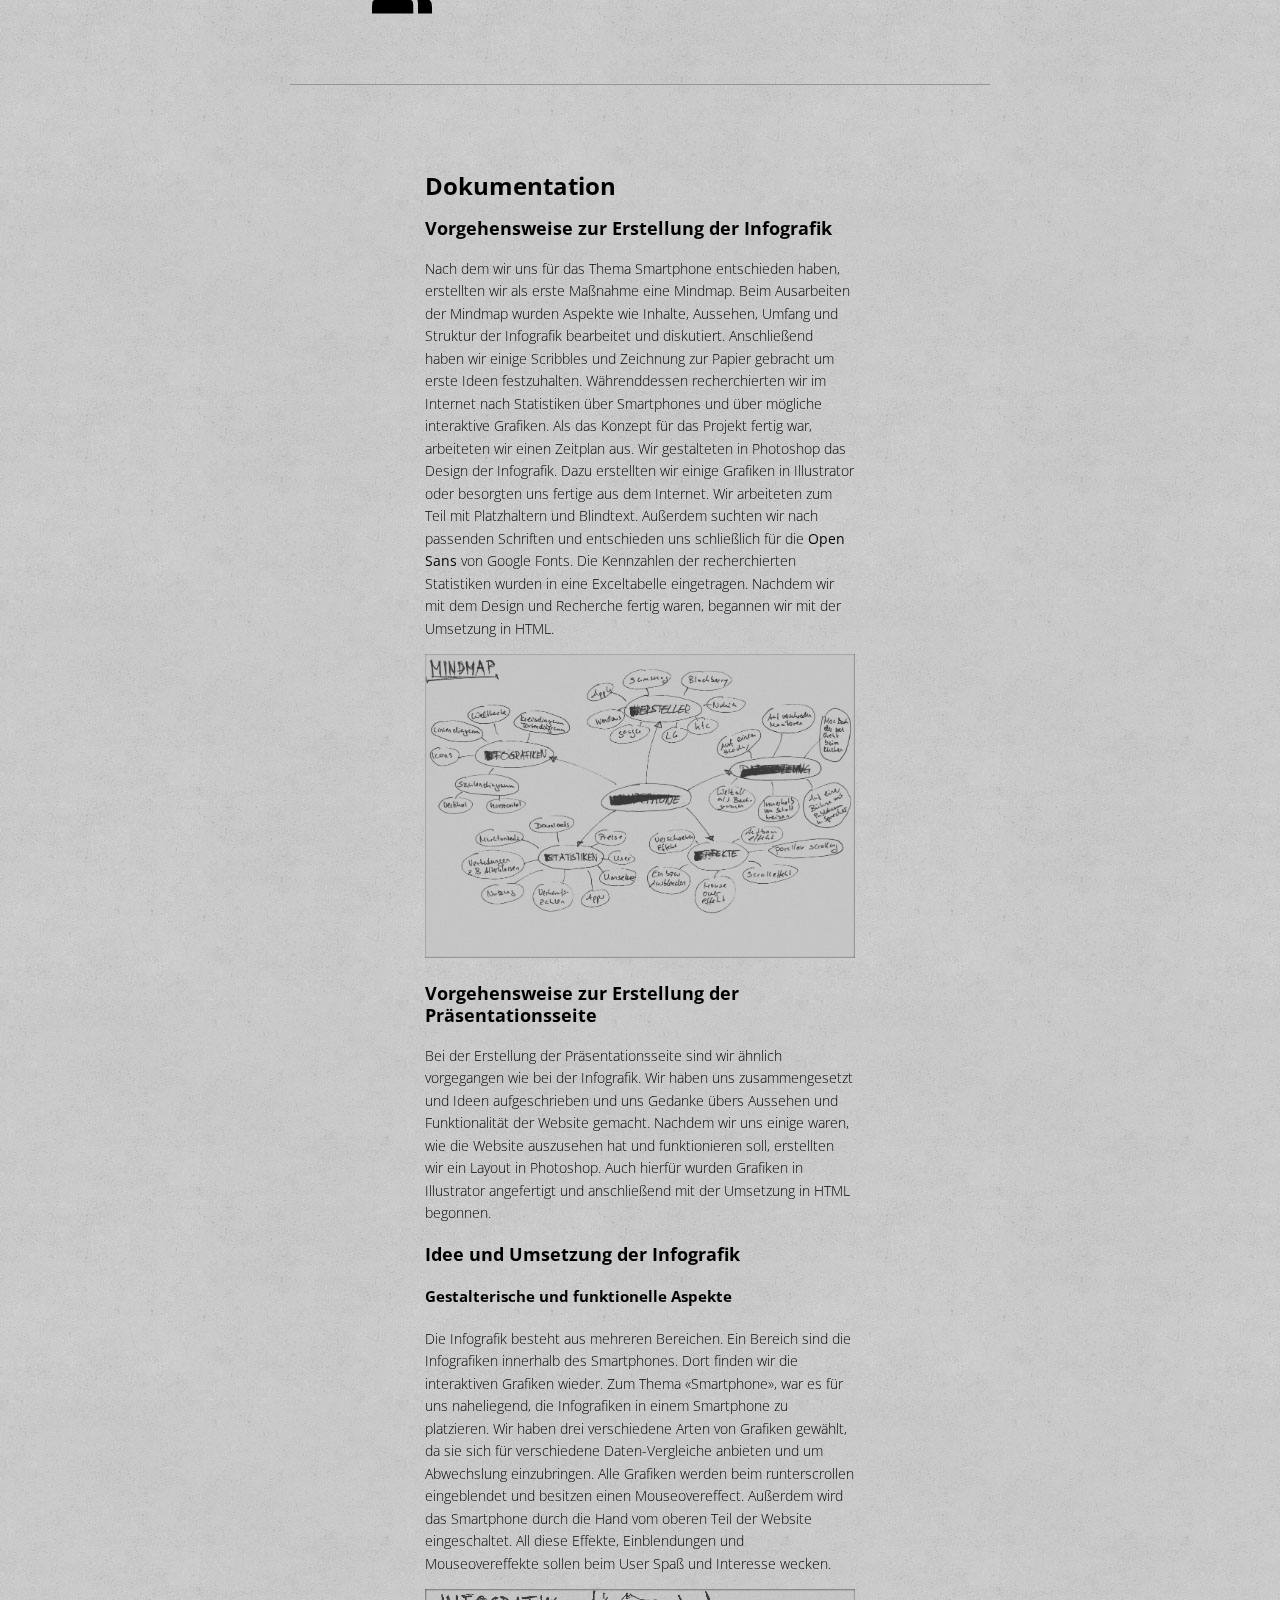
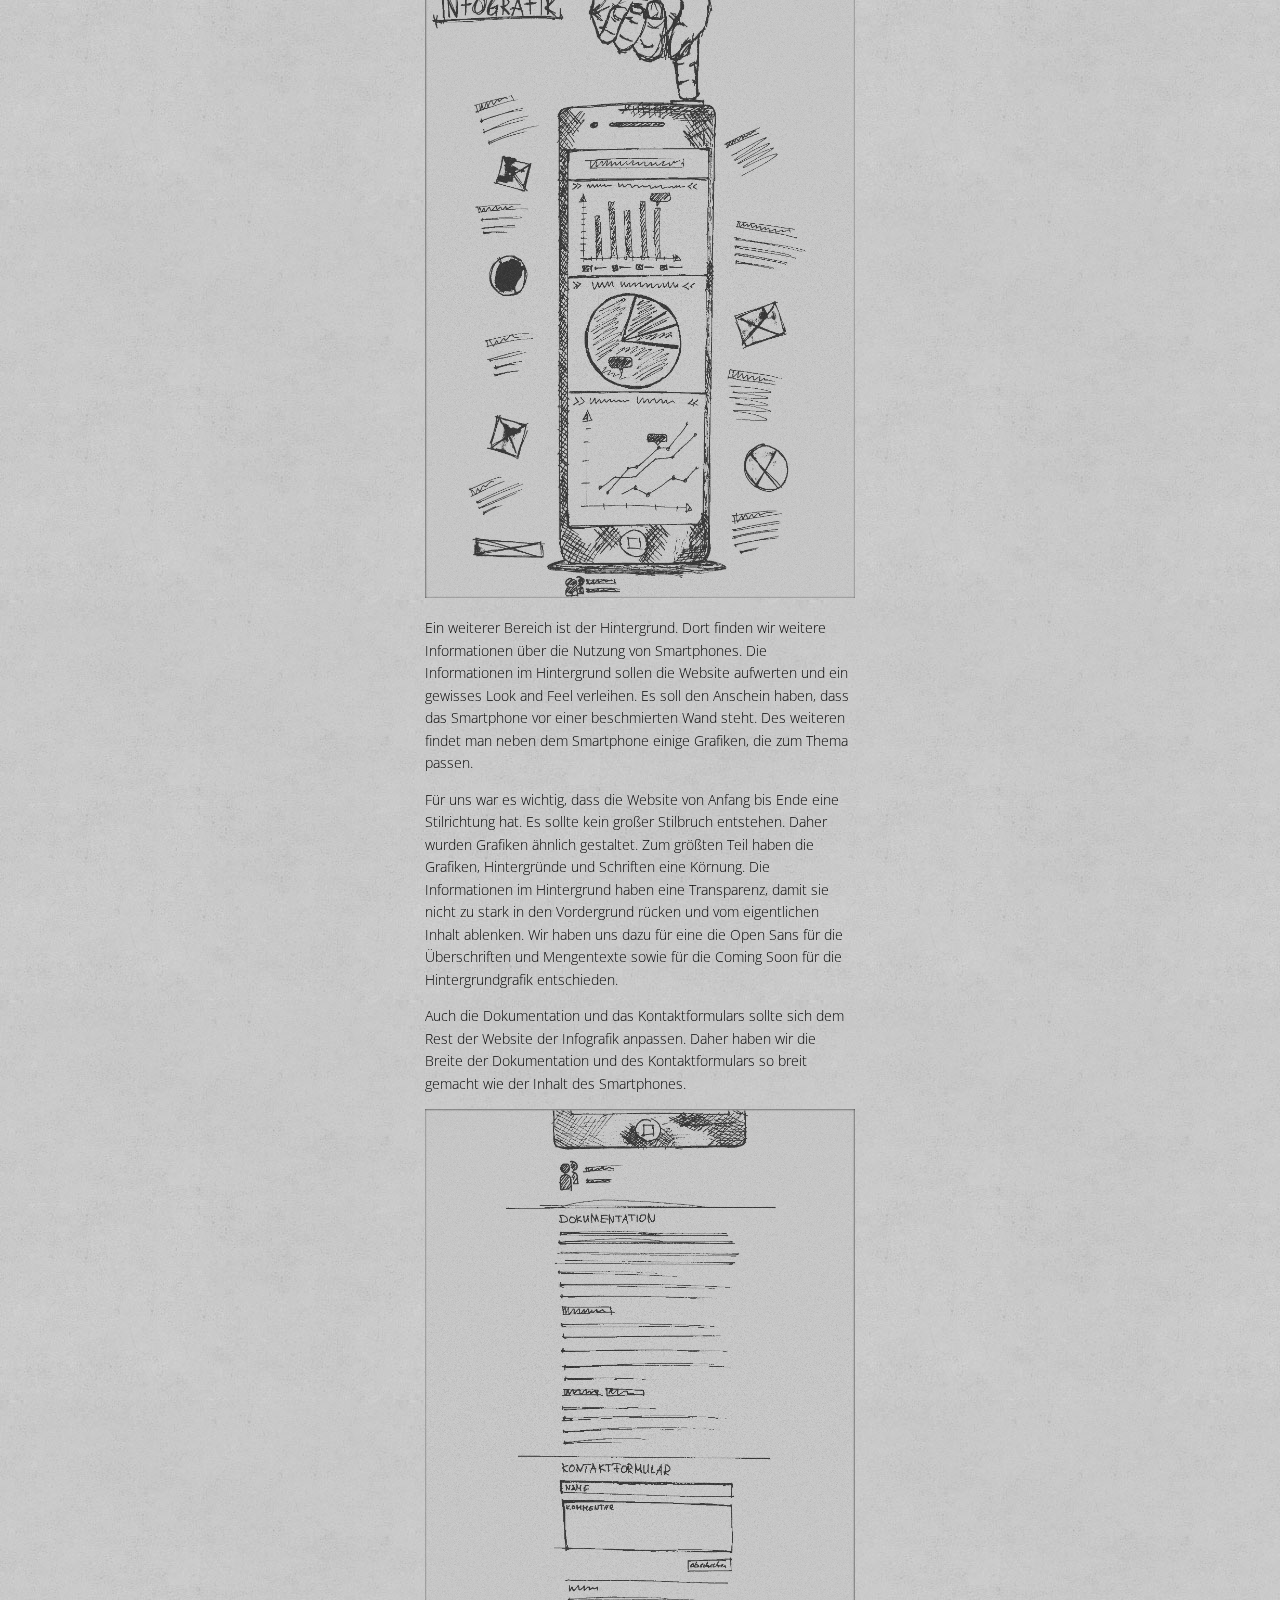
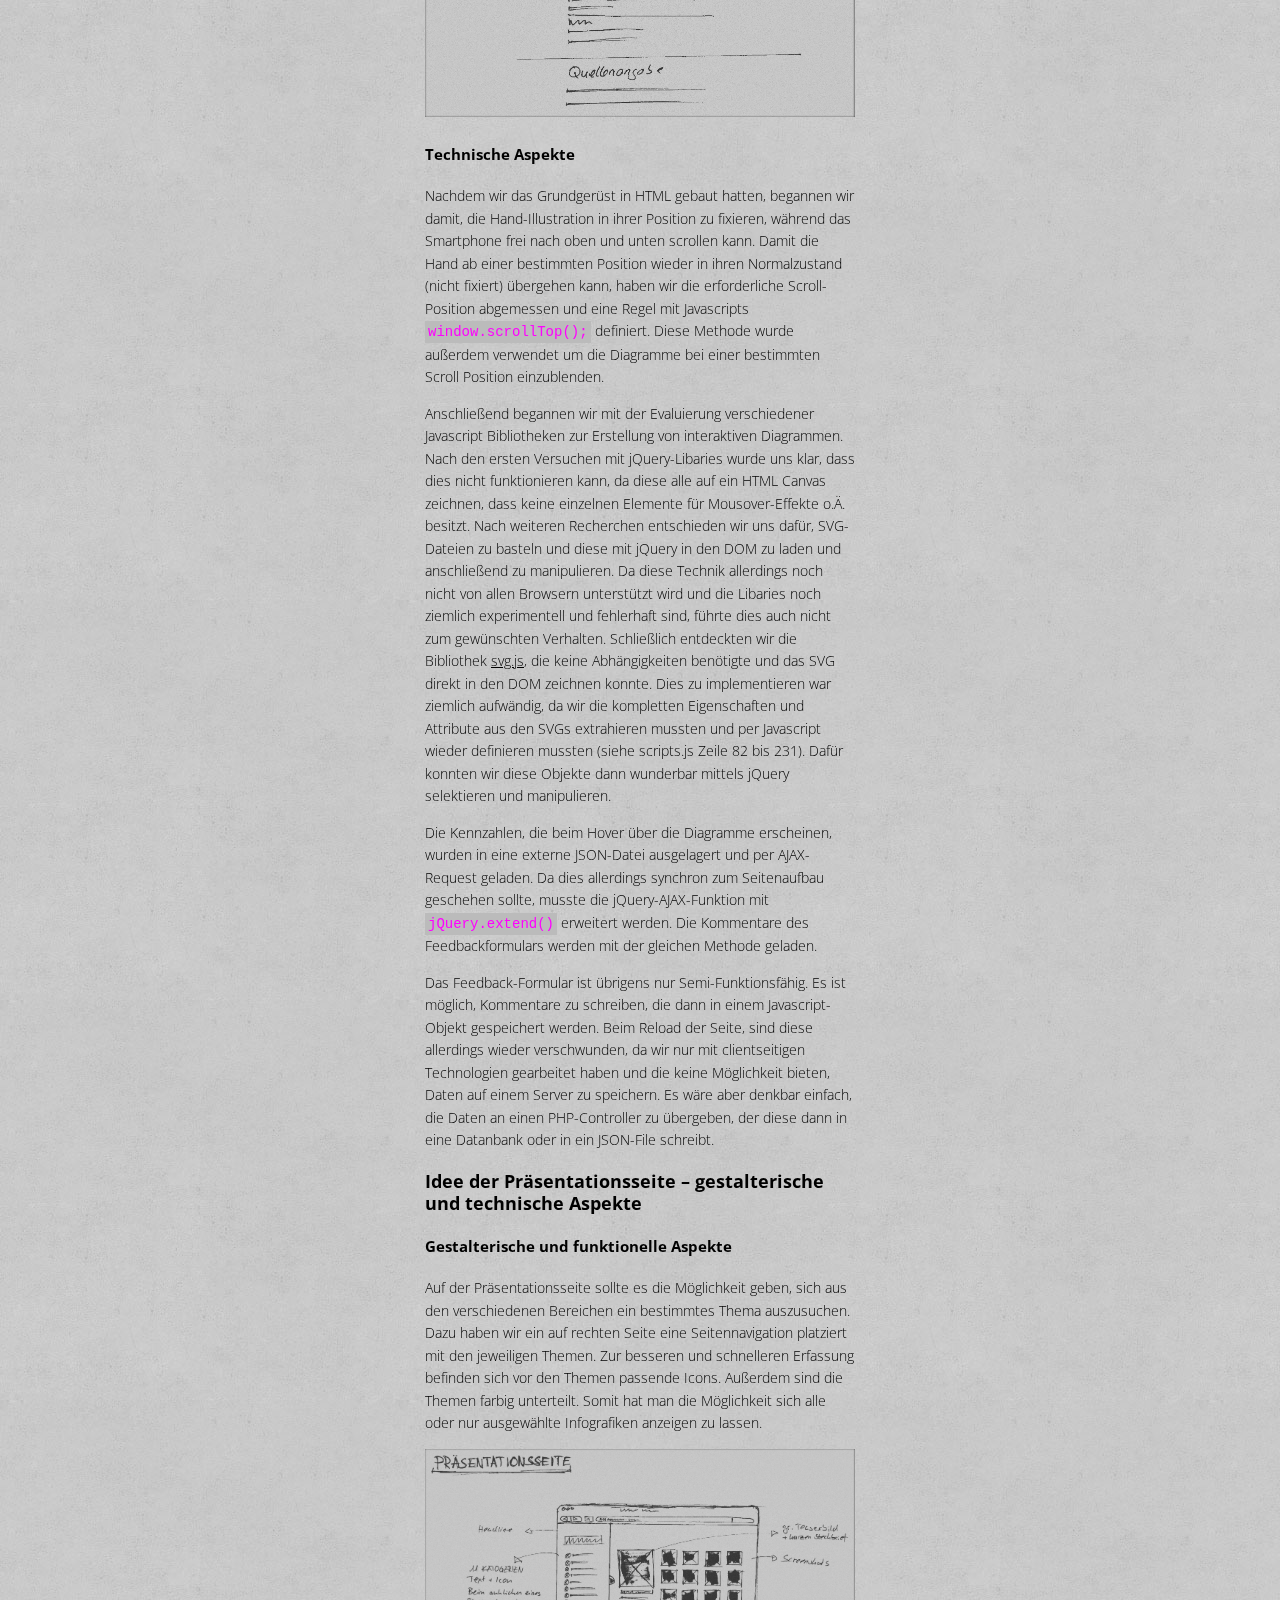
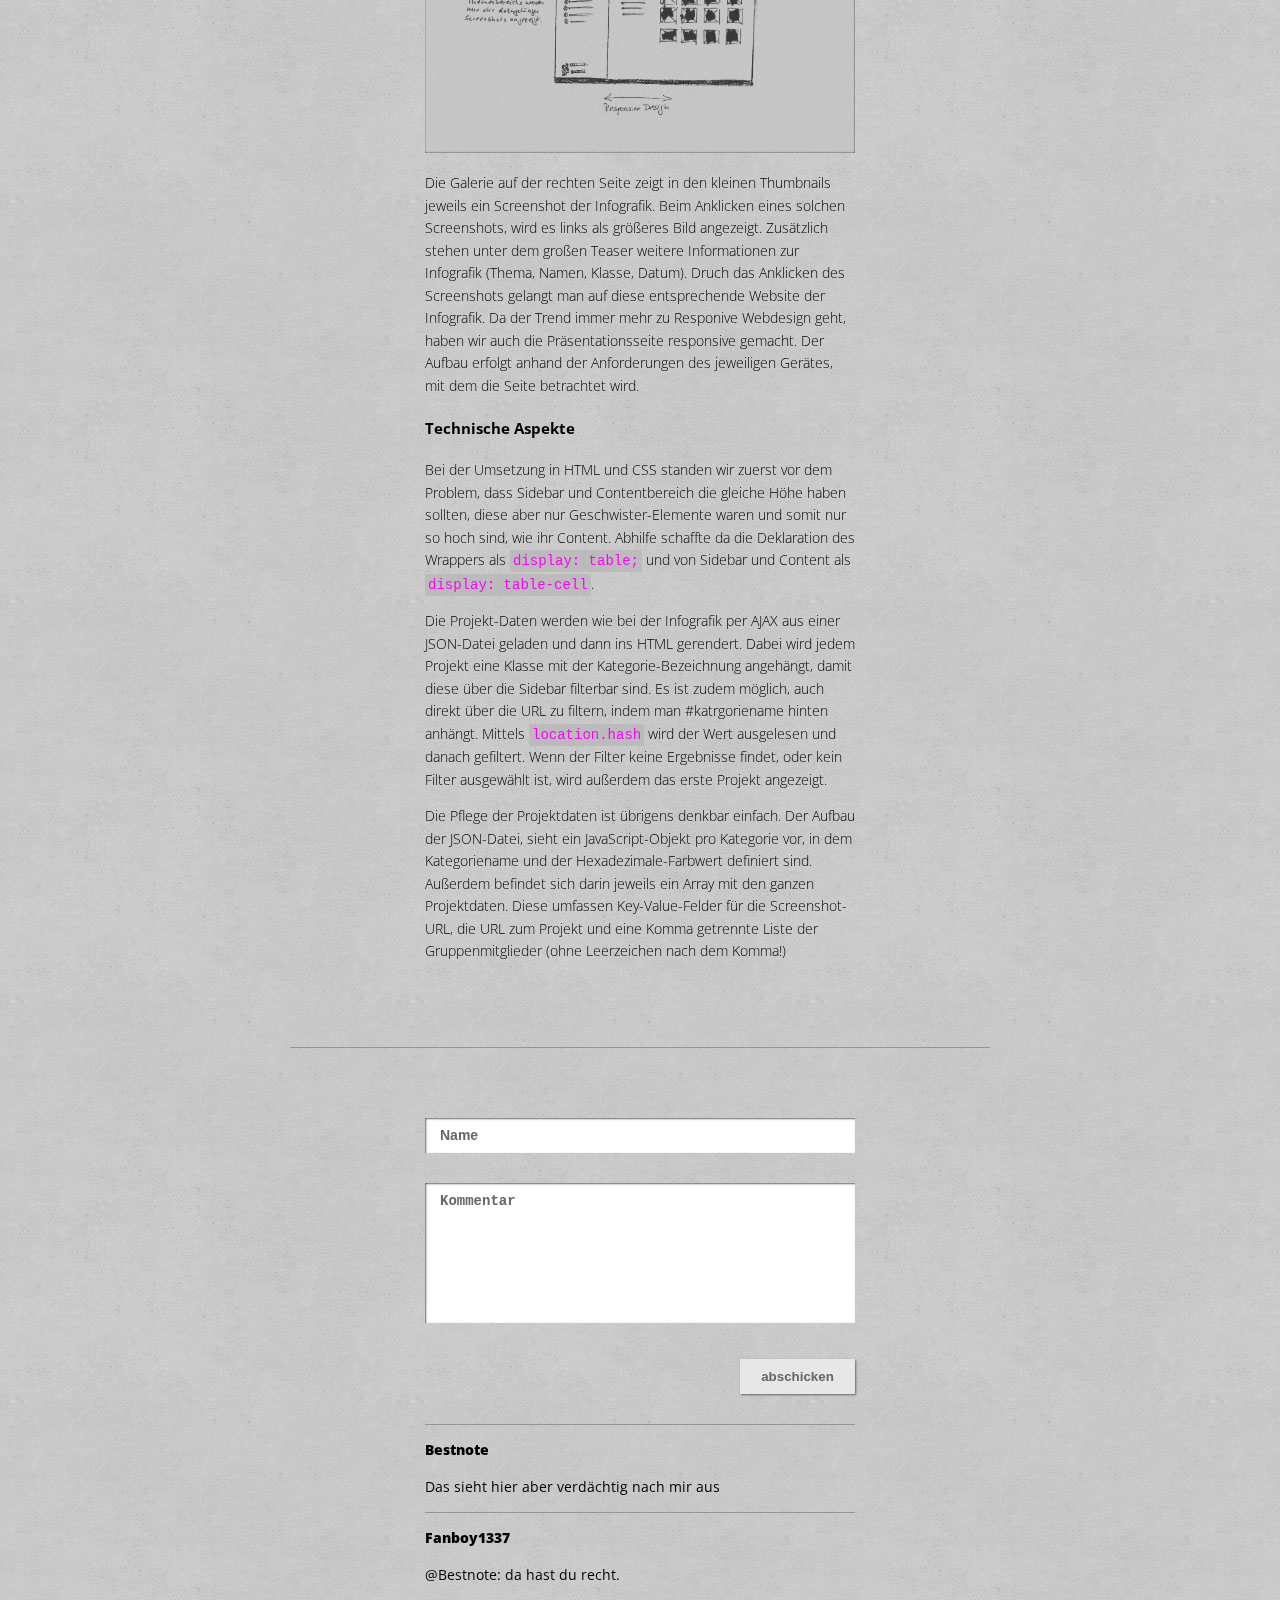
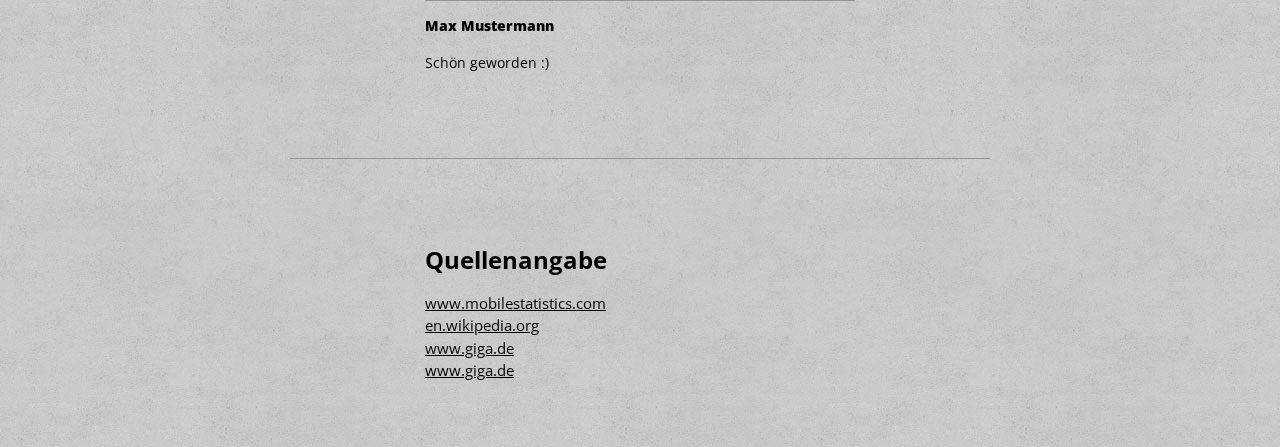
==== commit 2ee932df: "documentation added" ====
--- a/projects/braunegger_hackel/index.html
+++ b/projects/braunegger_hackel/index.html
@@ -102,11 +102,55 @@
 			<section class="nophone">
 				<article class="docs">
 					<h2>Dokumentation</h2>
-					<p>Lorem ipsum dolor sit amet, consectetuer adipiscing elit. Aenean commodo ligula eget dolor. Aenean massa. Cum sociis natoque penatibus et magnis dis parturient montes, nascetur ridiculus mus. Donec quam felis, ultricies nec, pellentesque eu, pretium quis, sem. Nulla consequat massa quis enim. Donec pede justo, fringilla vel, aliquet nec, vulputate eget, arcu. In enim justo, rhoncus ut, imperdiet a, venenatis vitae, justo. Nullam dictum felis eu pede mollis pretium. Integer tincidunt. Cras dapibus. Vivamus elementum semper nisi. Aenean vulputate eleifend tellus. Aenean leo ligula, porttitor eu, consequat vitae, eleifend ac, enim. Aliquam lorem ante, dapibus in, viverra quis, feugiat a, tellus. Phasellus viverra nulla ut metus varius laoreet. Quisque rutrum. Aenean imperdiet.</p>
-					<h3>Aspekte</h3>
-					<p>Lorem ipsum dolor sit amet, consectetuer adipiscing elit. Aenean commodo ligula eget dolor. Aenean massa. Cum sociis natoque penatibus et magnis dis parturient montes, nascetur ridiculus mus. Donec quam felis, ultricies nec, pellentesque eu, pretium quis, sem. Nulla consequat massa quis enim. Donec pede justo, fringilla vel, aliquet nec, vulputate eget, arcu. In enim justo, rhoncus ut, imperdiet a, venenatis vitae, justo. Nullam dictum felis eu pede mollis pretium. Integer tincidunt. Cras dapibus. Vivamus elementum semper nisi. Aenean vulputate eleifend tellus. Aenean leo ligula, porttitor eu, consequat vitae, eleifend ac, enim. Aliquam lorem ante, dapibus in, viverra quis, feugiat a, tellus. <a href="#">Phasellus viverra</a> nulla ut metus varius laoreet. Quisque rutrum. Aenean imperdiet.</p>
-					<h3>Technische Aspekte</h3>
-					<p>Lorem ipsum dolor sit amet, consectetuer adipiscing elit. Aenean commodo ligula eget dolor. Aenean massa. Cum sociis natoque penatibus et magnis dis parturient montes, nascetur ridiculus mus. Donec quam felis, ultricies nec, pellentesque eu, pretium quis, sem. Nulla consequat massa quis enim. Donec pede justo, fringilla vel, aliquet nec, vulputate eget, arcu. In enim justo, rhoncus ut, imperdiet a, venenatis vitae, justo. Nullam dictum felis eu pede mollis pretium. Integer tincidunt. Cras dapibus. Vivamus elementum semper nisi. Aenean vulputate eleifend tellus. Aenean leo ligula, porttitor eu, consequat vitae, eleifend ac, enim. Aliquam lorem ante, dapibus in, viverra quis, feugiat a, tellus. Phasellus viverra nulla ut metus varius laoreet. Quisque rutrum. Aenean imperdiet.</p>
+					<h3>Vorgehensweise zur Erstellung der Infografik</h3>
+
+					<p>Nach dem wir uns für das Thema Smartphone entschieden haben, erstellten wir als erste Maßnahme eine Mindmap. Beim Ausarbeiten der Mindmap wurden Aspekte wie Inhalte, Aussehen, Umfang und Struktur der Infografik bearbeitet und diskutiert. Anschließend haben wir einige Scribbles und Zeichnung zur Papier gebracht um erste Ideen festzuhalten. Währenddessen recherchierten wir  im Internet nach Statistiken über Smartphones und über mögliche interaktive Grafiken. Als das Konzept für das Projekt fertig war, arbeiteten wir einen Zeitplan aus.
+					Wir gestalteten in Photoshop das Design der Infografik. Dazu erstellten wir einige Grafiken in Illustrator oder besorgten uns fertige aus dem Internet. Wir arbeiteten zum Teil mit Platzhaltern und Blindtext. Außerdem suchten wir nach passenden Schriften und entschieden uns schließlich für die <strong>Open Sans</strong> von Google Fonts. Die Kennzahlen der recherchierten Statistiken wurden in eine Exceltabelle eingetragen. Nachdem wir mit dem Design und Recherche fertig waren, begannen wir mit der Umsetzung in HTML.</p>
+					<img src="assets/img/scribble_01.jpg" alt="Mindmap" width="430">
+
+					<h3>Vorgehensweise zur Erstellung der Präsentationsseite</h3>
+
+					<p>Bei der Erstellung der Präsentationsseite sind wir ähnlich vorgegangen wie bei der Infografik. Wir haben uns zusammengesetzt und  Ideen aufgeschrieben und uns Gedanke übers Aussehen und Funktionalität der Website gemacht. Nachdem wir uns einige waren, wie die Website auszusehen hat und funktionieren soll, erstellten wir ein Layout in Photoshop. Auch hierfür wurden Grafiken in Illustrator angefertigt und anschließend mit der Umsetzung in HTML begonnen.</p>
+
+					<h3>Idee und Umsetzung der Infografik</h3>
+					<h4>Gestalterische und funktionelle Aspekte</h4>
+
+					<p>Die Infografik besteht aus mehreren Bereichen. Ein Bereich sind die Infografiken innerhalb des Smartphones. Dort finden wir die interaktiven Grafiken wieder. Zum Thema &laquo;Smartphone&raquo;, war es für uns naheliegend, die Infografiken in einem Smartphone zu platzieren. Wir haben drei verschiedene Arten von Grafiken gewählt, da sie sich für verschiedene Daten-Vergleiche anbieten und um Abwechslung einzubringen. Alle Grafiken werden beim runterscrollen eingeblendet und besitzen einen Mouseovereffect.  Außerdem wird das Smartphone durch die Hand vom oberen Teil der Website eingeschaltet. All diese Effekte, Einblendungen und Mouseovereffekte sollen beim User Spaß und Interesse wecken.</p>
+					<img src="assets/img/scribble_02.jpg" alt="Scribble zur Infografik" width="430">
+
+					<p>Ein weiterer Bereich ist der Hintergrund. Dort finden wir weitere Informationen über die Nutzung von Smartphones. Die Informationen im Hintergrund sollen die Website aufwerten und ein gewisses Look and Feel verleihen. Es soll den Anschein haben, dass das Smartphone vor einer beschmierten Wand steht. Des weiteren findet man neben dem Smartphone einige Grafiken, die zum Thema passen.</p>
+
+					<p>Für uns war es wichtig, dass die Website von Anfang bis Ende eine Stilrichtung hat. Es sollte kein großer Stilbruch entstehen. Daher wurden Grafiken ähnlich gestaltet. Zum größten Teil haben die Grafiken, Hintergründe und Schriften eine Körnung. Die Informationen im Hintergrund haben eine Transparenz, damit sie nicht zu stark in den Vordergrund rücken und vom eigentlichen Inhalt ablenken. Wir haben uns dazu für eine die Open Sans für die Überschriften und Mengentexte sowie für die Coming Soon für die Hintergrundgrafik entschieden.</p>
+
+					<p>Auch die Dokumentation und das Kontaktformulars sollte sich dem Rest der Website der Infografik anpassen. Daher haben wir die Breite der Dokumentation und des Kontaktformulars so breit gemacht wie der Inhalt des Smartphones.</p>
+					<img src="assets/img/scribble_03.jpg" alt="Scribble zu Dokumantation und Kontaktformualr" width="430">
+
+					<h4>Technische Aspekte</h4>
+					<p>Nachdem wir das Grundgerüst in HTML gebaut hatten, begannen wir damit, die Hand-Illustration in ihrer Position zu fixieren, während das Smartphone frei nach oben und unten scrollen kann. Damit die Hand ab einer bestimmten Position wieder in ihren Normalzustand (nicht fixiert) übergehen kann, haben wir die erforderliche Scroll-Position abgemessen und eine Regel mit Javascripts <code>window.scrollTop();</code> definiert. Diese Methode wurde außerdem verwendet um die Diagramme bei einer bestimmten Scroll Position einzublenden.</p>
+
+					<p>Anschließend begannen wir mit der Evaluierung verschiedener Javascript Bibliotheken zur Erstellung von interaktiven Diagrammen. Nach den ersten Versuchen mit jQuery-Libaries wurde uns klar, dass dies nicht funktionieren kann, da diese alle auf ein HTML Canvas zeichnen, dass keine einzelnen Elemente für Mousover-Effekte o.Ä. besitzt. Nach weiteren Recherchen entschieden wir uns dafür, SVG-Dateien zu basteln und diese mit jQuery in den DOM zu laden und anschließend zu manipulieren. Da diese Technik allerdings noch nicht von allen Browsern unterstützt wird und die Libaries noch ziemlich experimentell und fehlerhaft sind, führte dies auch nicht zum gewünschten Verhalten. Schließlich entdeckten wir die Bibliothek <a href="http://www.svgjs.com">svg.js</a>, die keine Abhängigkeiten benötigte und das SVG direkt in den DOM zeichnen konnte. Dies zu implementieren war ziemlich aufwändig, da wir die kompletten Eigenschaften und Attribute aus den SVGs extrahieren mussten und per Javascript wieder definieren mussten (siehe scripts.js Zeile 82 bis 231). Dafür konnten wir diese Objekte dann wunderbar mittels jQuery selektieren und manipulieren.</p>
+
+					<p>Die Kennzahlen, die beim Hover über die Diagramme erscheinen, wurden in eine externe JSON-Datei ausgelagert und per AJAX-Request geladen. Da dies allerdings synchron zum Seitenaufbau geschehen sollte, musste die jQuery-AJAX-Funktion mit <code>jQuery.extend()</code> erweitert werden. Die Kommentare des Feedbackformulars werden mit der gleichen Methode geladen.</p>
+
+					<p>Das Feedback-Formular ist übrigens nur Semi-Funktionsfähig. Es ist möglich, Kommentare zu schreiben, die dann in einem Javascript-Objekt gespeichert werden. Beim Reload der Seite, sind diese allerdings wieder verschwunden, da wir nur mit clientseitigen Technologien gearbeitet haben und die keine Möglichkeit bieten, Daten auf einem Server zu speichern. Es wäre aber denkbar einfach, die Daten an einen PHP-Controller zu übergeben, der diese dann in eine Datanbank oder in ein JSON-File schreibt.</p>
+
+
+					<h3>Idee der Präsentationsseite – gestalterische und technische Aspekte</h3>
+					<h4>Gestalterische und funktionelle Aspekte</h4>
+
+					<p>Auf der Präsentationsseite sollte es die Möglichkeit geben, sich aus den verschiedenen Bereichen ein bestimmtes Thema auszusuchen. Dazu haben wir ein auf rechten Seite eine Seitennavigation platziert mit den jeweiligen Themen. Zur besseren und schnelleren Erfassung befinden sich vor den Themen passende Icons. Außerdem sind die Themen farbig unterteilt. Somit hat man die Möglichkeit sich alle oder nur ausgewählte Infografiken anzeigen zu lassen.</p>
+					<img src="assets/img/scribble_04.jpg" alt="Scribble zur Präsentationsseite" width="430">
+
+					<p>Die Galerie auf der rechten Seite zeigt in den kleinen Thumbnails jeweils ein Screenshot der Infografik. Beim Anklicken eines solchen Screenshots, wird es links als größeres Bild angezeigt. Zusätzlich stehen unter dem großen Teaser weitere Informationen zur Infografik (Thema, Namen, Klasse, Datum). Druch das Anklicken des Screenshots gelangt man auf diese entsprechende Website der Infografik. 
+					Da der Trend immer mehr zu Responive Webdesign geht, haben wir auch die Präsentationsseite responsive gemacht. Der Aufbau erfolgt anhand der Anforderungen des jeweiligen Gerätes, mit dem die Seite betrachtet wird.</p>
+
+					<h4>Technische Aspekte</h4>
+					<p>Bei der Umsetzung in HTML und CSS standen wir zuerst vor dem Problem, dass Sidebar und Contentbereich die gleiche Höhe haben sollten, diese aber nur Geschwister-Elemente waren und somit nur so hoch sind, wie ihr Content. Abhilfe schaffte da die Deklaration des Wrappers als <code>display: table;</code> und von Sidebar und Content als <code>display: table-cell</code>.</p>
+
+					<p>Die Projekt-Daten werden wie bei der Infografik per AJAX aus einer JSON-Datei geladen und dann ins HTML gerendert. Dabei wird jedem Projekt eine Klasse mit der Kategorie-Bezeichnung angehängt, damit diese über die Sidebar filterbar sind. Es ist zudem möglich, auch direkt über die URL zu filtern, indem man #katrgoriename hinten anhängt. Mittels <code>location.hash</code> wird der Wert ausgelesen und danach gefiltert. Wenn der Filter keine Ergebnisse findet, oder kein Filter ausgewählt ist, wird außerdem das erste Projekt angezeigt.</p>
+
+					<p>Die Pflege der Projektdaten ist übrigens denkbar einfach. Der Aufbau der JSON-Datei, sieht ein JavaScript-Objekt pro Kategorie vor, in dem Kategoriename und der Hexadezimale-Farbwert definiert sind. Außerdem befindet sich darin jeweils ein Array mit den ganzen Projektdaten. Diese umfassen Key-Value-Felder für die Screenshot-URL, die URL zum Projekt und eine Komma getrennte Liste der Gruppenmitglieder (ohne Leerzeichen nach dem Komma!)</p>
+
 				</article>
 			</section>
 			<section class="nophone">
@@ -122,8 +166,10 @@
 			<section class="nophone">
 				<article class="sources">
 					<h2>Quellenangabe</h2>
-					<a href="http://www.mobilestatistics.com/mobile-statistics/">http://www.mobilestatistics.com/mobile-statistics/</a>
-					<a href="http://en.wikipedia.org/wiki/Smartphone#Market_share">http://en.wikipedia.org/wiki/Smartphone#Market_share</a>
+					<a href="http://www.mobilestatistics.com/mobile-statistics/">www.mobilestatistics.com</a>
+					<a href="http://en.wikipedia.org/wiki/Smartphone#Market_share">en.wikipedia.org</a>
+					<a href="http://www.giga.de/extra/die-welt-der-infografiken/news/taglich-mehr-handy-aktivierungen-als-babys-150-blicke-aufs-smartphone-infografik/">www.giga.de</a>
+					<a href="http://www.giga.de/extra/die-welt-der-infografiken/news/wie-abhangig-seid-ihr-von-eurem-smartphone-teil-2-infografik/">www.giga.de</a>
 				</article>
 			</section>
 		</div>
--- a/projects/braunegger_hackel/assets/css/style.css
+++ b/projects/braunegger_hackel/assets/css/style.css
@@ -1,56 +1,57 @@
 @import url('http://fonts.googleapis.com/css?family=Open+Sans:400,700');
-*{box-sizing:border-box;-webkit-box-sizing:border-box;-moz-box-sizing:border-box;}
-body{margin:0;padding:0;background:url('../img/bg.jpg') 60% 20% no-repeat,url('../img/mooning.jpg') repeat;font:normal normal 400 15px/150% 'Open Sans',Arial,sans-serif;}
-.group:after{visibility:hidden;display:block;content:"";clear:both;height:0;}
-.wrapper{width:700px;margin:0 auto;}
-.placeholder{width:400px;position:fixed;top:-250px;}.placeholder img{position:relative;left:42%;width:100%;}
-.phone{width:700px;height:2400px;background:url('../img/smartphone.png') no-repeat;border-radius:10px;margin:700px auto 70px;}
-.screen{display:none;width:448px;margin:40px auto 0;background:#fff;position:relative;top:166px;left:-2px;z-index:1;}
-.screen-overlay{background:#111;width:448px;height:1345px;margin:40px auto 0;position:relative;top:166px;left:-2px;z-index:2;}
-header,section{margin:0;box-shadow:0px 0px 5px 1px #000;position:relative;}
-header{height:140px;padding:12.5% 10px 25px;z-index:4;background:url(../img/pattern_yellow.png) repeat;}header h1{margin:0;padding:0;font-size:30px;line-height:120%;font-weight:700;text-align:center;color:#fff;text-transform:uppercase;text-shadow:0px 2px 2px #000;}
-.phone section{min-height:600px;padding:15px 0;z-index:1;}.phone section h2{font-size:25px;line-height:120%;font-weight:700;text-align:center;color:#fff;text-transform:uppercase;text-shadow:0px 1px 3px #000;}.phone section h2:before{content:'»';margin-right:5px;}
-.phone section h2:after{content:'«';margin-left:5px;}
-.phone section .subtext{color:#fff;font-size:10px;margin-left:50px;}
-.phone section.cyan{background:url('../img/pattern_cyan.png') repeat;z-index:3;}
-.phone section.orange{background:url('../img/pattern_orange.png') repeat;z-index:2;}
-.phone section.turquoise{background:url('../img/pattern_turquoise.png') repeat;}
-.phone section .tooltip{position:relative;display:inline;top:420px;left:170px;}.phone section .tooltip span{position:absolute;pointer-events:none;width:60px;color:#FFF;background:#000;height:30px;line-height:30px;text-align:center;opacity:0;bottom:30px;left:50%;margin-left:-76px;z-index:999;border-radius:5px;}.phone section .tooltip span:after{content:'';position:absolute;top:100%;left:50%;margin-left:-8px;width:0;height:0;border-top:8px solid #000000;border-right:8px solid transparent;border-left:8px solid transparent;}
-.phone section #barChartContainer{width:400px;height:500px;margin:0 auto;}.phone section #barChartContainer #bar-2007{-webkit-transform-origin:100px 468px;-moz-transform-origin:100px 468px;-ms-transform-origin:100px 468px;-o-transform-origin:100px 468px;transform-origin:100px 468px;}
-.phone section #barChartContainer #bar-2008{-webkit-transform-origin:150px 468px;-moz-transform-origin:150px 468px;-ms-transform-origin:150px 468px;-o-transform-origin:150px 468px;transform-origin:150px 468px;}
-.phone section #barChartContainer #bar-2009{-webkit-transform-origin:206px 468px;-moz-transform-origin:206px 468px;-ms-transform-origin:206px 468px;-o-transform-origin:206px 468px;transform-origin:206px 468px;}
-.phone section #barChartContainer #bar-2010{-webkit-transform-origin:262px 468px;-moz-transform-origin:262px 468px;-ms-transform-origin:262px 468px;-o-transform-origin:262px 468px;transform-origin:262px 468px;}
-.phone section #barChartContainer #bar-2011{-webkit-transform-origin:322px 468px;-moz-transform-origin:322px 468px;-ms-transform-origin:322px 468px;-o-transform-origin:322px 468px;transform-origin:322px 468px;}
-.phone section #barChartContainer #bar-2012{-webkit-transform-origin:373px 468px;-moz-transform-origin:373px 468px;-ms-transform-origin:373px 468px;-o-transform-origin:373px 468px;transform-origin:373px 468px;}
-.phone section #barChartContainer .bar{display:none;}
-.phone section .barChartText{margin-top:-530px;}.phone section .barChartText .vertical{width:80px;}.phone section .barChartText .vertical li{font-weight:700;font-size:14px;color:#fff;list-style:none;line-height:4.1;text-align:right;}
-.phone section .barChartText .horizontal{margin:-30px 0 0 40px;}.phone section .barChartText .horizontal li{font-weight:700;font-size:14px;color:#fff;list-style:none;float:left;margin-left:23px;}
-.phone section #pieChartContainer{width:305px;height:305px;margin:80px auto 0;opacity:0;}.phone section #pieChartContainer .pie{-webkit-transform-origin:152px 152px;-moz-transform-origin:152px 152px;-ms-transform-origin:152px 152px;-o-transform-origin:152px 152px;transform-origin:152px 152px;}
-.phone section .pieChartText,.phone section .lineChartText{margin-top:90px;}.phone section .pieChartText .vertical,.phone section .lineChartText .vertical{width:80px;}.phone section .pieChartText .vertical li,.phone section .lineChartText .vertical li{font-weight:700;font-size:14px;color:#fff;list-style:none;line-height:2.79;text-align:right;}
-.phone section .pieChartText .horizontal,.phone section .lineChartText .horizontal{margin:-30px 0 0 25px;}.phone section .pieChartText .horizontal li,.phone section .lineChartText .horizontal li{font-weight:700;font-size:14px;color:#fff;list-style:none;float:left;margin-left:20px;}
-.phone section .pieChartText .legend,.phone section .lineChartText .legend{padding-left:6%;}.phone section .pieChartText .legend li,.phone section .lineChartText .legend li{font-weight:400;font-size:12px;color:#fff;list-style:none;float:left;margin-left:20px;padding-left:5px;}.phone section .pieChartText .legend li:before,.phone section .lineChartText .legend li:before{content:'';display:inline-block;width:10px;height:10px;background:#ccc;box-shadow:1px -1px 2px #000000;margin-right:5px;}
-.phone section .pieChartText .legend li.android:before,.phone section .lineChartText .legend li.android:before{background:#009BB1;}
-.phone section .pieChartText .legend li.ios:before,.phone section .lineChartText .legend li.ios:before{background:#EA5437;}
-.phone section .pieChartText .legend li.rim:before,.phone section .lineChartText .legend li.rim:before{background:#C96691;}
-.phone section .pieChartText .legend li.win:before,.phone section .lineChartText .legend li.win:before{background:#FFDD00;}
-.phone section #lineChartContainer{width:595px;height:623px;margin:85px auto 0;opacity:0;}.phone section #lineChartContainer .pie{-webkit-transform-origin:152px 152px;-moz-transform-origin:152px 152px;-ms-transform-origin:152px 152px;-o-transform-origin:152px 152px;transform-origin:152px 152px;}
-.phone section .lineChartText{margin-top:-650px;}
-@-webkit-keyframes grow-y{0%{-webkit-transform:scaleY(0);} 100%{-webkit-transform:scaleY(1);}}@-moz-keyframes grow-y{0%{-webkit-transform:scaleY(0);} 100%{-webkit-transform:scaleY(1);}}@-ms-keyframes grow-y{0%{-webkit-transform:scaleY(0);} 100%{-webkit-transform:scaleY(1);}}@-o-keyframes grow-y{0%{-webkit-transform:scaleY(0);} 100%{-webkit-transform:scaleY(1);}}@keyframes grow-y{0%{-webkit-transform:scaleY(0);} 100%{-webkit-transform:scaleY(1);}}.cyan.waypoint .bar{-webkit-animation:grow-y 1s;-moz-animation:grow-y 1s;-ms-animation:grow-y 1s;-o-animation:grow-y 1s;animation:grow-y 1s;display:block !important;}
-.orange.waypoint #pieChartContainer,.turquoise.waypoint #lineChartContainer{opacity:1;-webkit-transition:all 0.75s ease-in;-moz-transition:all 0.75s ease-in;-ms-transition:all 0.75s ease-in;-o-transition:all 0.75s ease-in;transition:all 0.75s ease-in;}
-.creators{text-align:center;font-weight:700;font-size:16px;margin-bottom:70px;}.creators img{margin-right:20px;vertical-align:middle;}
-.nophone{padding:70px 0;box-shadow:none;border-top:1px solid #959595;}.nophone h2{font-size:24px;font-weight:700;}
-.nophone h3{font-size:18px;font-weight:700;}
-.nophone p{font-size:14px;font-weight:300;}
-.nophone article{width:430px;margin:0 auto;}.nophone article a{color:#000;text-decoration:underline;}.nophone article a:hover{color:#172983;text-decoration:none;}
-.nophone .comments{font-size:14px;}.nophone .comments textarea{height:140px;resize:none;}
-.nophone .comments input,.nophone .comments textarea{padding:10px 15px;margin-bottom:30px;width:100%;border:0;box-shadow:1px 1px 2px #666 inset;color:#666;}
-.nophone .comments .submit{box-shadow:1px 1px 2px #666;width:115px;float:right;font-weight:700;background:#e7e7e7;}.nophone .comments .submit:hover{background:#ffffff;}
-.nophone .comments .submit:active{box-shadow:1px 1px 2px #666 inset;background:#ffffff;}
-.nophone .comments ::-webkit-input-placeholder{color:#666;font-size:14px;font-weight:700;}
-.nophone .comments :-moz-placeholder{color:#666;font-size:14px;font-weight:700;}
-.nophone .comments ::-moz-placeholder{color:#666;font-size:14px;font-weight:700;}
-.nophone .comments :-ms-input-placeholder{color:#666;font-size:14px;font-weight:700;}
-.nophone .comments .comment{border-top:1px solid #959595;}
-.nophone .comments .author{font-weight:700;}
-.nophone .comments .text{font-weight:400;}
-.nophone .sources a{display:block;}
+*{box-sizing:border-box;-webkit-box-sizing:border-box;-moz-box-sizing:border-box}
+body{margin:0;padding:0;background:url('../img/bg.jpg') 60% 10% no-repeat,url('../img/mooning.jpg') repeat;font:normal normal 400 15px/150% 'Open Sans',Arial,sans-serif}
+.group:after{visibility:hidden;display:block;content:"";clear:both;height:0}
+.wrapper{width:700px;margin:0 auto}
+.placeholder{width:400px;position:fixed;top:-250px}.placeholder img{position:relative;left:42%;width:100%}
+.phone{width:700px;height:2400px;background:url('../img/smartphone.png') no-repeat;border-radius:10px;margin:700px auto 70px}
+.screen{display:none;width:448px;margin:40px auto 0;background:#fff;position:relative;top:166px;left:-2px;z-index:1}
+.screen-overlay{background:#111;width:448px;height:1345px;margin:40px auto 0;position:relative;top:166px;left:-2px;z-index:2}
+header,section{margin:0;box-shadow:0 0 5px 1px #000;position:relative}
+header{height:140px;padding:12.5% 10px 25px;z-index:4;background:url(../img/pattern_yellow.png) repeat}header h1{margin:0;padding:0;font-size:29px;line-height:120%;font-weight:700;text-align:center;color:#fff;text-transform:uppercase;text-shadow:0 2px 2px #000}
+.phone section{min-height:600px;padding:15px 0;z-index:1}.phone section h2{font-size:25px;line-height:120%;font-weight:700;text-align:center;color:#fff;text-transform:uppercase;text-shadow:0 1px 3px #000}.phone section h2:before{content:'»';margin-right:5px}
+.phone section h2:after{content:'«';margin-left:5px}
+.phone section .subtext{color:#fff;font-size:10px;margin-left:50px}
+.phone section.cyan{background:url('../img/pattern_cyan.png') repeat;z-index:3}
+.phone section.orange{background:url('../img/pattern_orange.png') repeat;z-index:2}
+.phone section.turquoise{background:url('../img/pattern_turquoise.png') repeat}
+.phone section .tooltip{position:relative;display:inline;top:420px;left:170px}.phone section .tooltip span{position:absolute;pointer-events:none;width:60px;color:#fff;background:#000;height:30px;line-height:30px;text-align:center;opacity:0;bottom:30px;left:50%;margin-left:-76px;z-index:999;border-radius:5px}.phone section .tooltip span:after{content:'';position:absolute;top:100%;left:50%;margin-left:-8px;width:0;height:0;border-top:8px solid #000;border-right:8px solid transparent;border-left:8px solid transparent}
+.phone section #barChartContainer{width:400px;height:500px;margin:0 auto}.phone section #barChartContainer #bar-2007{-webkit-transform-origin:100px 468px;-moz-transform-origin:100px 468px;-ms-transform-origin:100px 468px;-o-transform-origin:100px 468px;transform-origin:100px 468px}
+.phone section #barChartContainer #bar-2008{-webkit-transform-origin:150px 468px;-moz-transform-origin:150px 468px;-ms-transform-origin:150px 468px;-o-transform-origin:150px 468px;transform-origin:150px 468px}
+.phone section #barChartContainer #bar-2009{-webkit-transform-origin:206px 468px;-moz-transform-origin:206px 468px;-ms-transform-origin:206px 468px;-o-transform-origin:206px 468px;transform-origin:206px 468px}
+.phone section #barChartContainer #bar-2010{-webkit-transform-origin:262px 468px;-moz-transform-origin:262px 468px;-ms-transform-origin:262px 468px;-o-transform-origin:262px 468px;transform-origin:262px 468px}
+.phone section #barChartContainer #bar-2011{-webkit-transform-origin:322px 468px;-moz-transform-origin:322px 468px;-ms-transform-origin:322px 468px;-o-transform-origin:322px 468px;transform-origin:322px 468px}
+.phone section #barChartContainer #bar-2012{-webkit-transform-origin:373px 468px;-moz-transform-origin:373px 468px;-ms-transform-origin:373px 468px;-o-transform-origin:373px 468px;transform-origin:373px 468px}
+.phone section #barChartContainer .bar{display:none}
+.phone section .barChartText{margin-top:-530px}.phone section .barChartText .vertical{width:80px}.phone section .barChartText .vertical li{font-weight:700;font-size:14px;color:#fff;list-style:none;line-height:4.1;text-align:right}
+.phone section .barChartText .horizontal{margin:-30px 0 0 40px}.phone section .barChartText .horizontal li{font-weight:700;font-size:14px;color:#fff;list-style:none;float:left;margin-left:23px}
+.phone section #pieChartContainer{width:305px;height:305px;margin:80px auto 0;opacity:0}.phone section #pieChartContainer .pie{-webkit-transform-origin:152px 152px;-moz-transform-origin:152px 152px;-ms-transform-origin:152px 152px;-o-transform-origin:152px 152px;transform-origin:152px 152px}
+.phone section .pieChartText,.phone section .lineChartText{margin-top:90px}.phone section .pieChartText .vertical,.phone section .lineChartText .vertical{width:80px}.phone section .pieChartText .vertical li,.phone section .lineChartText .vertical li{font-weight:700;font-size:14px;color:#fff;list-style:none;line-height:2.79;text-align:right}
+.phone section .pieChartText .horizontal,.phone section .lineChartText .horizontal{margin:-30px 0 0 25px}.phone section .pieChartText .horizontal li,.phone section .lineChartText .horizontal li{font-weight:700;font-size:14px;color:#fff;list-style:none;float:left;margin-left:20px}
+.phone section .pieChartText .legend,.phone section .lineChartText .legend{padding-left:6%}.phone section .pieChartText .legend li,.phone section .lineChartText .legend li{font-weight:400;font-size:12px;color:#fff;list-style:none;float:left;margin-left:20px;padding-left:5px}.phone section .pieChartText .legend li:before,.phone section .lineChartText .legend li:before{content:'';display:inline-block;width:10px;height:10px;background:#ccc;box-shadow:1px -1px 2px #000;margin-right:5px}
+.phone section .pieChartText .legend li.android:before,.phone section .lineChartText .legend li.android:before{background:#009bb1}
+.phone section .pieChartText .legend li.ios:before,.phone section .lineChartText .legend li.ios:before{background:#ea5437}
+.phone section .pieChartText .legend li.rim:before,.phone section .lineChartText .legend li.rim:before{background:#c96691}
+.phone section .pieChartText .legend li.win:before,.phone section .lineChartText .legend li.win:before{background:#fd0}
+.phone section #lineChartContainer{width:595px;height:623px;margin:85px auto 0;opacity:0}.phone section #lineChartContainer .pie{-webkit-transform-origin:152px 152px;-moz-transform-origin:152px 152px;-ms-transform-origin:152px 152px;-o-transform-origin:152px 152px;transform-origin:152px 152px}
+.phone section .lineChartText{margin-top:-650px}
+@-webkit-keyframes grow-y{0%{-webkit-transform:scaleY(0)} 100%{-webkit-transform:scaleY(1)}}@-moz-keyframes grow-y{0%{-webkit-transform:scaleY(0)} 100%{-webkit-transform:scaleY(1)}}@-ms-keyframes grow-y{0%{-webkit-transform:scaleY(0)} 100%{-webkit-transform:scaleY(1)}}@-o-keyframes grow-y{0%{-webkit-transform:scaleY(0)} 100%{-webkit-transform:scaleY(1)}}@keyframes grow-y{0%{-webkit-transform:scaleY(0)} 100%{-webkit-transform:scaleY(1)}}.cyan.waypoint .bar{-webkit-animation:grow-y 1s;-moz-animation:grow-y 1s;-ms-animation:grow-y 1s;-o-animation:grow-y 1s;animation:grow-y 1s;display:block !important}
+.orange.waypoint #pieChartContainer,.turquoise.waypoint #lineChartContainer{opacity:1;-webkit-transition:all .75s ease-in;-moz-transition:all .75s ease-in;-ms-transition:all .75s ease-in;-o-transition:all .75s ease-in;transition:all .75s ease-in}
+.creators{text-align:center;font-weight:700;font-size:16px;margin-bottom:70px}.creators img{margin-right:20px;vertical-align:middle}
+.nophone{padding:70px 0;box-shadow:none;border-top:1px solid #959595}.nophone h2{font-size:24px;font-weight:700}
+.nophone h3{font-size:18px;font-weight:700}
+.nophone p{font-size:14px;font-weight:300}
+.nophone code{background:#bbb;padding:3px;color:#f0f}
+.nophone article{width:430px;margin:0 auto}.nophone article a{color:#000;text-decoration:underline}.nophone article a:hover{color:#172983;text-decoration:none}
+.nophone .comments{font-size:14px}.nophone .comments textarea{height:140px;resize:none}
+.nophone .comments input,.nophone .comments textarea{padding:10px 15px;margin-bottom:30px;width:100%;border:0;box-shadow:1px 1px 2px #666 inset;color:#666}
+.nophone .comments .submit{box-shadow:1px 1px 2px #666;width:115px;float:right;font-weight:700;background:#e7e7e7}.nophone .comments .submit:hover{background:#fff}
+.nophone .comments .submit:active{box-shadow:1px 1px 2px #666 inset;background:#fff}
+.nophone .comments ::-webkit-input-placeholder{color:#666;font-size:14px;font-weight:700}
+.nophone .comments :-moz-placeholder{color:#666;font-size:14px;font-weight:700}
+.nophone .comments ::-moz-placeholder{color:#666;font-size:14px;font-weight:700}
+.nophone .comments :-ms-input-placeholder{color:#666;font-size:14px;font-weight:700}
+.nophone .comments .comment{border-top:1px solid #959595}
+.nophone .comments .author{font-weight:700}
+.nophone .comments .text{font-weight:400}
+.nophone .sources a{display:block}
